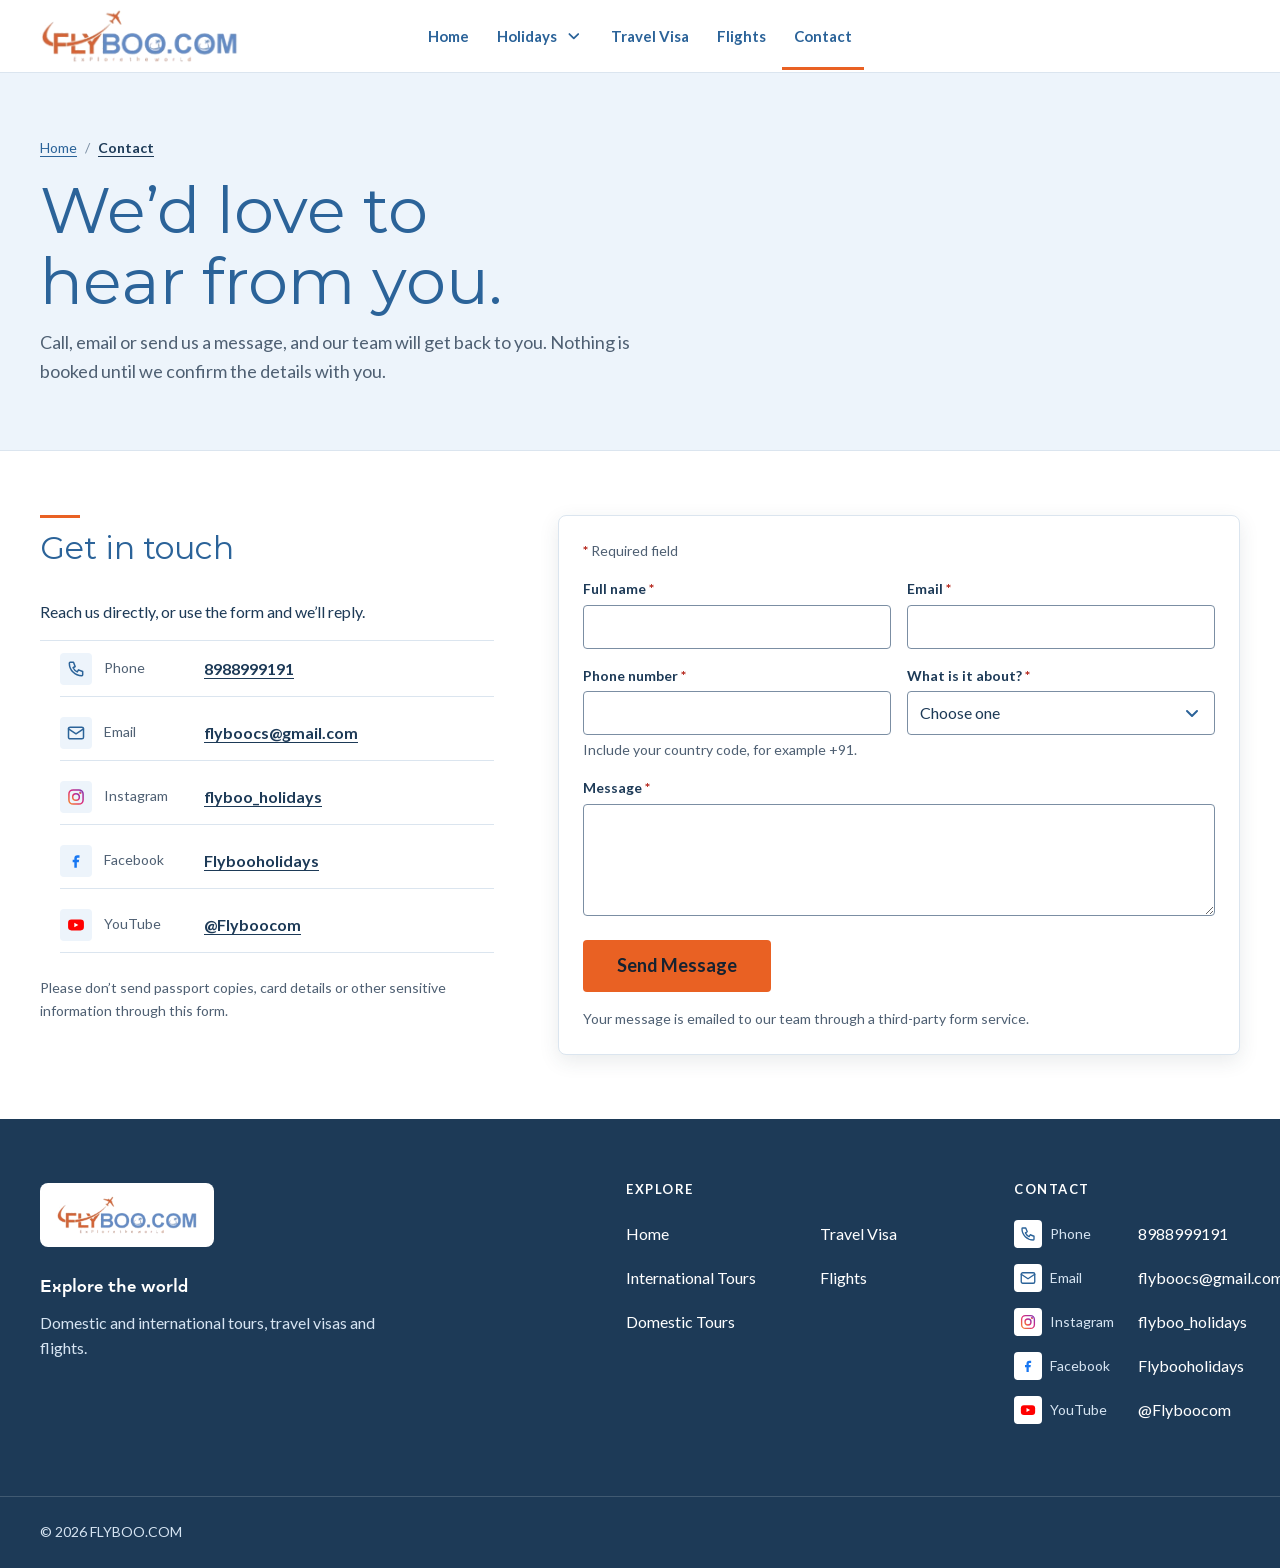
==== contact.html @ 4c0a54fe "Border around each contact field on the Flights form Co-Authored-By: Claude Sonnet 5.5 <noreply@anth" ====
<!doctype html>
<html lang="en">
<head>
  <meta charset="utf-8">
  <meta name="viewport" content="width=device-width, initial-scale=1">
  <title>Contact — FLYBOO.COM</title>
  <meta name="description" content="Contact FLYBOO.COM by phone, email or message.">
  <meta name="theme-color" content="#ffffff">
  <script>document.documentElement.classList.add('js');</script>
  <link rel="stylesheet" href="assets/css/tokens.css?v=20261028b">
  <link rel="stylesheet" href="assets/css/main.css?v=20261115a">
  <link rel="stylesheet" href="assets/css/service.css?v=20261115e">
  <script src="assets/js/nav.js" defer></script>
  <script src="assets/js/enquiry.js" defer></script>
</head>
<body>
<div class="page-shell">
  <a class="skip-link" href="#main">Skip to main content</a>
  <header class="site-header">
    <div class="container site-header__inner">
      <a class="brand" href="index.html">
        <img src="assets/img/flyboo-logo.png" width="423" height="119" alt="FLYBOO.COM — Explore the world">
      </a>
      <button class="nav-toggle" type="button" aria-expanded="false" aria-controls="primary-nav">
        <svg class="icon-open" xmlns="http://www.w3.org/2000/svg" viewBox="0 0 24 24" fill="none" stroke="currentColor" stroke-width="2.5" stroke-linecap="round" aria-hidden="true" focusable="false"><path d="M4 7h16M4 12h16M4 17h16"/></svg>
        <svg class="icon-close" xmlns="http://www.w3.org/2000/svg" viewBox="0 0 24 24" fill="none" stroke="currentColor" stroke-width="2.5" stroke-linecap="round" aria-hidden="true" focusable="false"><path d="M6 6l12 12M18 6 6 18"/></svg>
        <span class="nav-toggle__label">Menu</span>
      </button>
      <nav class="primary-nav" id="primary-nav" aria-label="Primary">
        <ul>
          <li><a href="index.html">Home</a></li>
          <li class="has-dropdown">
            <button class="nav-dropdown__toggle" type="button" aria-expanded="false" aria-controls="holidays-menu">Holidays <svg class="nav-dropdown__chevron" xmlns="http://www.w3.org/2000/svg" viewBox="0 0 20 20" fill="none" stroke="currentColor" stroke-width="2" stroke-linecap="round" stroke-linejoin="round" aria-hidden="true" focusable="false"><path d="m5 8 5 5 5-5"/></svg></button>
            <ul class="nav-dropdown" id="holidays-menu">
              <li><a href="international-tours.html">International Tours</a></li>
              <li><a href="domestic-tours.html">Domestic Tours</a></li>
            </ul>
          </li>
          <li><a href="travel-visa.html">Travel Visa</a></li>
          <li><a href="flights.html">Flights</a></li>
          <li><a href="contact.html" aria-current="page">Contact</a></li>
        </ul>
      </nav>
    </div>
  </header>

  <main id="main" tabindex="-1">
    <section class="page-banner" aria-labelledby="page-title">
      <div class="container">
        <nav class="breadcrumb" aria-label="Breadcrumb"><ol><li><a href="index.html">Home</a></li><li><a href="contact.html" aria-current="page">Contact</a></li></ol></nav>
        <h1 id="page-title">We&rsquo;d love to hear from you.</h1>
        <p>Call, email or send us a message, and our team will get back to you. Nothing is booked until we confirm the details with you.</p>
      </div>
    </section>

    <section class="section" id="enquiry" aria-labelledby="contact-title">
      <div class="container enquiry">
        <div class="enquiry__aside">
          <div class="section-heading">
            <h2 id="contact-title">Get in touch</h2>
          </div>
          <p>Reach us directly, or use the form and we&rsquo;ll reply.</p>
          <ul class="contact-list">
            <li><svg class="contact__icon" xmlns="http://www.w3.org/2000/svg" viewBox="0 0 24 24" fill="none" stroke="currentColor" stroke-width="1.8" stroke-linecap="round" stroke-linejoin="round" aria-hidden="true" focusable="false"><path d="M5 4h4l2 5-2.5 1.5a11 11 0 0 0 5 5L15 13l5 2v4a1 1 0 0 1-1 1A15 15 0 0 1 4 5a1 1 0 0 1 1-1z"/></svg><span class="contact__label">Phone</span><a href="tel:+918988999191">8988999191</a></li>
            <li><svg class="contact__icon" xmlns="http://www.w3.org/2000/svg" viewBox="0 0 24 24" fill="none" stroke="currentColor" stroke-width="1.8" stroke-linecap="round" stroke-linejoin="round" aria-hidden="true" focusable="false"><rect x="3" y="5" width="18" height="14" rx="2"/><path d="M3 7l9 6 9-6"/></svg><span class="contact__label">Email</span><a href="mailto:flyboocs@gmail.com">flyboocs@gmail.com</a></li>
            <li><svg class="contact__icon contact__icon--instagram" xmlns="http://www.w3.org/2000/svg" viewBox="0 0 24 24" fill="none" stroke="currentColor" stroke-width="1.8" stroke-linecap="round" stroke-linejoin="round" aria-hidden="true" focusable="false"><defs><linearGradient id="ig-grad-c" x1="0" y1="1" x2="1" y2="0"><stop offset="0" stop-color="#f58529"/><stop offset="0.5" stop-color="#dd2a7b"/><stop offset="1" stop-color="#8134af"/></linearGradient></defs><rect x="3.5" y="3.5" width="17" height="17" rx="5"/><circle cx="12" cy="12" r="4"/><circle cx="17.2" cy="6.8" r="0.6" fill="url(#ig-grad-c)"/></svg><span class="contact__label">Instagram</span><a href="https://www.instagram.com/flyboo_holidays" target="_blank" rel="noopener noreferrer">flyboo_holidays<span class="visually-hidden"> (opens in a new tab)</span></a></li>
            <li><svg class="contact__icon contact__icon--facebook" xmlns="http://www.w3.org/2000/svg" viewBox="0 0 24 24" fill="currentColor" aria-hidden="true" focusable="false"><path d="M14 8h2.2V5H13.6C11.2 5 10 6.5 10 8.7V10.5H8v3h2V20h3v-6.5h2.3l.5-3H13V9c0-.6.3-1 1-1z"/></svg><span class="contact__label">Facebook</span><a href="https://www.facebook.com/Flybooholidays" target="_blank" rel="noopener noreferrer">Flybooholidays<span class="visually-hidden"> (opens in a new tab)</span></a></li>
            <li><svg class="contact__icon contact__icon--youtube" xmlns="http://www.w3.org/2000/svg" viewBox="0 0 24 24" fill="none" stroke="currentColor" stroke-width="1.8" stroke-linecap="round" stroke-linejoin="round" aria-hidden="true" focusable="false"><rect x="2.5" y="5.5" width="19" height="13" rx="4" fill="currentColor" stroke="none"/><path d="M10 9.2v5.6l4.8-2.8z" fill="#fff" stroke="none"/></svg><span class="contact__label">YouTube</span><a href="https://www.youtube.com/@Flyboocom" target="_blank" rel="noopener noreferrer">@Flyboocom<span class="visually-hidden"> (opens in a new tab)</span></a></li>
          </ul>
          <p class="contact__note">Please don&rsquo;t send passport copies, card details or other sensitive information through this form.</p>
        </div>
        <form class="search-panel" id="contact-form" data-enquiry="contact" data-endpoint="https://formsubmit.co/ajax/flyboocs@gmail.com" data-subject="New message from the FLYBOO.COM contact form" novalidate>
          <noscript><p class="form-message form-message--notice">This form needs JavaScript to work. Please enable it and reload the page, or contact us by phone or email.</p></noscript>
          <div class="form-message" tabindex="-1" hidden></div>
          <p class="form-privacy form-privacy--first"><span class="req" aria-hidden="true">*</span> Required field</p>
          <div class="form-grid">
            <div class="field hp" aria-hidden="true">
              <label for="enq-honey">Leave this field empty</label>
              <input class="input" id="enq-honey" name="_honey" type="text" tabindex="-1" autocomplete="off">
            </div>
            <div class="field">
              <label for="enq-name">Full name <span class="req" aria-hidden="true">*</span></label>
              <input class="input" id="enq-name" name="name" type="text" required aria-describedby="enq-name-error" autocomplete="name">
              <span class="error" id="enq-name-error" hidden></span>
            </div>
            <div class="field">
              <label for="enq-email">Email <span class="req" aria-hidden="true">*</span></label>
              <input class="input" id="enq-email" name="email" type="email" required aria-describedby="enq-email-error" autocomplete="email">
              <span class="error" id="enq-email-error" hidden></span>
            </div>
            <div class="field">
              <label for="enq-phone">Phone number <span class="req" aria-hidden="true">*</span></label>
              <input class="input" id="enq-phone" name="phone" type="tel" required aria-describedby="enq-phone-hint enq-phone-error" autocomplete="tel">
              <span class="hint" id="enq-phone-hint">Include your country code, for example +91.</span>
              <span class="error" id="enq-phone-error" hidden></span>
            </div>
            <div class="field">
              <label for="enq-topic">What is it about? <span class="req" aria-hidden="true">*</span></label>
              <select class="select" id="enq-topic" name="topic" required aria-describedby="enq-topic-error">
                <option value="">Choose one</option>
                <option>International tour</option>
                <option>Domestic tour</option>
                <option>Travel visa</option>
                <option>Flights</option>
                <option>Something else</option>
              </select>
              <span class="error" id="enq-topic-error" hidden></span>
            </div>
            <div class="field field--full">
              <label for="enq-message">Message <span class="req" aria-hidden="true">*</span></label>
              <textarea class="textarea" id="enq-message" name="message" required maxlength="1000" aria-describedby="enq-message-error"></textarea>
              <span class="error" id="enq-message-error" hidden></span>
            </div>
          </div>
          <div class="form-actions">
            <button class="btn btn--primary btn--lg" type="submit">Send Message</button>
          </div>
          <p class="form-privacy">Your message is emailed to our team through a third-party form service.</p>
        </form>
      </div>
    </section>
  </main>

  <footer class="site-footer">
    <div class="container footer__grid">
      <div class="footer__brand">
        <a class="footer__logo" href="index.html">
          <img src="assets/img/flyboo-logo.png" width="423" height="119" alt="FLYBOO.COM — Explore the world">
        </a>
        <p class="footer__tagline">Explore the world</p>
        <p class="footer__about">Domestic and international tours, travel visas and flights.</p>
      </div>
      <nav class="footer__nav" aria-label="Footer">
        <h2 class="footer__heading">Explore</h2>
        <ul class="footer__links">
          <li><a href="index.html">Home</a></li>
          <li><a href="international-tours.html">International Tours</a></li>
          <li><a href="domestic-tours.html">Domestic Tours</a></li>
          <li><a href="travel-visa.html">Travel Visa</a></li>
          <li><a href="flights.html">Flights</a></li>
        </ul>
      </nav>
      <div class="footer__contact">
        <h2 class="footer__heading">Contact</h2>
        <ul class="footer__links footer__links--stack">
          <li><span class="footer__label"><svg class="footer__icon" xmlns="http://www.w3.org/2000/svg" viewBox="0 0 24 24" fill="none" stroke="currentColor" stroke-width="1.8" stroke-linecap="round" stroke-linejoin="round" aria-hidden="true" focusable="false"><path d="M5 4h4l2 5-2.5 1.5a11 11 0 0 0 5 5L15 13l5 2v4a1 1 0 0 1-1 1A15 15 0 0 1 4 5a1 1 0 0 1 1-1z"/></svg>Phone</span><a href="tel:+918988999191">8988999191</a></li>
          <li><span class="footer__label"><svg class="footer__icon" xmlns="http://www.w3.org/2000/svg" viewBox="0 0 24 24" fill="none" stroke="currentColor" stroke-width="1.8" stroke-linecap="round" stroke-linejoin="round" aria-hidden="true" focusable="false"><rect x="3" y="5" width="18" height="14" rx="2"/><path d="M3 7l9 6 9-6"/></svg>Email</span><a href="mailto:flyboocs@gmail.com">flyboocs@gmail.com</a></li>
          <li><span class="footer__label"><svg class="footer__icon footer__icon--instagram" xmlns="http://www.w3.org/2000/svg" viewBox="0 0 24 24" fill="none" stroke="currentColor" stroke-width="1.8" stroke-linecap="round" stroke-linejoin="round" aria-hidden="true" focusable="false"><defs><linearGradient id="ig-grad" x1="0" y1="1" x2="1" y2="0"><stop offset="0" stop-color="#f58529"/><stop offset="0.5" stop-color="#dd2a7b"/><stop offset="1" stop-color="#8134af"/></linearGradient></defs><rect x="3.5" y="3.5" width="17" height="17" rx="5"/><circle cx="12" cy="12" r="4"/><circle cx="17.2" cy="6.8" r="0.6" fill="url(#ig-grad)"/></svg>Instagram</span><a href="https://www.instagram.com/flyboo_holidays" target="_blank" rel="noopener noreferrer">flyboo_holidays<span class="visually-hidden"> (opens in a new tab)</span></a></li>
          <li><span class="footer__label"><svg class="footer__icon footer__icon--facebook" xmlns="http://www.w3.org/2000/svg" viewBox="0 0 24 24" fill="currentColor" aria-hidden="true" focusable="false"><path d="M14 8h2.2V5H13.6C11.2 5 10 6.5 10 8.7V10.5H8v3h2V20h3v-6.5h2.3l.5-3H13V9c0-.6.3-1 1-1z"/></svg>Facebook</span><a href="https://www.facebook.com/Flybooholidays" target="_blank" rel="noopener noreferrer">Flybooholidays<span class="visually-hidden"> (opens in a new tab)</span></a></li>
          <li><span class="footer__label"><svg class="footer__icon footer__icon--youtube" xmlns="http://www.w3.org/2000/svg" viewBox="0 0 24 24" fill="none" stroke="currentColor" stroke-width="1.8" stroke-linecap="round" stroke-linejoin="round" aria-hidden="true" focusable="false"><rect x="2.5" y="5.5" width="19" height="13" rx="4" fill="currentColor" stroke="none"/><path d="M10 9.2v5.6l4.8-2.8z" fill="#fff" stroke="none"/></svg>YouTube</span><a href="https://www.youtube.com/@Flyboocom" target="_blank" rel="noopener noreferrer">@Flyboocom<span class="visually-hidden"> (opens in a new tab)</span></a></li>
        </ul>
      </div>
    </div>
    <div class="footer__bottom">
      <div class="container">
        <p>&copy; 2026 FLYBOO.COM</p>
      </div>
    </div>
  </footer>
</div>
</body>
</html>
---- assets/css/tokens.css ----
/* ==========================================================================
   FLYBOO.COM — Design tokens
   Single source of truth for colour, type, spacing, radius and shadow.
   Change values here; everything else reads from these variables.
   ========================================================================== */

:root {
  /* ---- Brand palette (initial approximations from the logo) ------------- */
  --color-orange: #e96123;       /* Tangerine (brand book): primary actions and active states */
  --color-blue: #4a8ac8;         /* Steel Blue (brand book): fills, borders, icons, decoration */
  --color-sky: #edf4fb;         /* Pale tint of Steel Blue */          /* Light sky blue: section / hero backgrounds */
  --color-navy: #1d3a57;         /* Ink: darkened Steel Blue shade for body text (derived, not a new hue) */
  --color-white: #ffffff;
  --color-grey-soft: #f4f8fc;    /* Very pale Steel Blue tint: alternate section background */
  --color-border: #dbe5ef;       /* Border grey: dividers, card borders */
  --color-text-secondary: #4f6073;   /* Secondary text, 6:1 on white */
  --color-ivory: #f4f8fc;       /* Alias of the pale tint; brand book has no ivory */
  --color-warm: #fff4ec;         /* Pale warm tint (orange-leaning) for highlight banners */

  /* ---- Accessibility variants (derived from the brand palette) -----------
     The raw brand colours do not reach WCAG AA (4.5:1) for small text:
       white on #E85A24 = 3.6:1    |   #5286C2 on white = 3.8:1
     So brand orange/blue are kept for fills, borders, icons and large
     decoration, and these derived tones are used wherever text is involved. */
  --color-blue-text: #2b6399;      /* Headings, links, nav text. 6.27:1 on white, 5.63:1 on sky */
  --color-blue-dark: #214e7a;      /* Hover for blue-text elements. 8.62:1 on white */
  --color-on-orange: #162230;      /* Text on orange buttons. 4.8:1 on #E96123 */
  --color-orange-hover: #ee7238;   /* Orange button hover (lighter, so text contrast rises) */
  --color-control-border: #7b8ea3; /* Form control outline. 3.37:1 on white (WCAG 1.4.11) */
  --color-on-navy-muted: #d6e4f2;  /* Secondary text on navy. 8.58:1 */
  --color-focus: #1d3a57;          /* Focus ring colour (deep navy) */
  --color-error: #b42318;          /* Form error text/border (not part of the logo palette) */

  /* ---- Typography ------------------------------------------------------- */
  /* Brand book: Montserrat for headings, Lato for sub-headings and body. Both self-hosted. */
  --font-display: "Montserrat", system-ui, -apple-system, "Segoe UI", Roboto, Arial, sans-serif;
  --font-sans: "Lato", system-ui, -apple-system, "Segoe UI", Roboto, "Helvetica Neue", Arial, sans-serif;
  --font-size-sm: 0.875rem;
  --font-size-base: 1rem;
  --font-size-md: 1.125rem;
  --font-size-lg: 1.25rem;
  --font-size-xl: clamp(1.5rem, 1.2rem + 1.2vw, 2rem);
  --font-size-2xl: clamp(2.25rem, 1.5rem + 3.4vw, 4rem);
  --font-size-eyebrow: 0.8125rem;
  --line-height-body: 1.6;
  --line-height-heading: 1.2;

  /* ---- Spacing scale (4px base) ----------------------------------------- */
  --space-1: 0.25rem;   /*  4 */
  --space-2: 0.5rem;    /*  8 */
  --space-3: 0.75rem;   /* 12 */
  --space-4: 1rem;      /* 16 */
  --space-5: 1.5rem;    /* 24 */
  --space-6: 2rem;      /* 32 */
  --space-7: 3rem;      /* 48 */
  --space-8: 4rem;      /* 64 */
  --space-9: 6rem;      /* 96 */

  /* ---- Shape & elevation ------------------------------------------------ */
  --radius-sm: 4px;
  --radius-md: 8px;
  --shadow-sm: none;
  --shadow-md: 0 6px 20px rgb(38 55 70 / 10%);

  /* ---- Layout ----------------------------------------------------------- */
  --container-max: 75rem;
  --section-space: var(--space-8);   /* vertical rhythm between sections */
  --gutter: var(--space-4);
  --header-height: 4.25rem;
  --tap-target: 2.75rem;   /* 44px minimum touch target */
}

@media (min-width: 48em) {
  :root { --gutter: var(--space-6); }
}
---- assets/css/main.css ----
/* ==========================================================================
   FLYBOO.COM — Base + component styles
   Reads every colour, size and spacing value from tokens.css.
   Sections: 1 Base · 2 Layout · 3 Header & nav · 4 Buttons · 5 Section
   headings · 6 Hero · 7 Forms · 8 Cards & tiles · 9 Testimonial & panels ·
   10 Footer · 11 Placeholder pages · 12 Reduced motion
   ========================================================================== */

@font-face { font-family: "Montserrat"; font-style: normal; font-weight: 400 800; font-display: swap; src: url("../fonts/montserrat-var.woff2") format("woff2"); }
@font-face { font-family: "Lato"; font-style: normal; font-weight: 400; font-display: swap; src: url("../fonts/lato-400.woff2") format("woff2"); }
@font-face { font-family: "Lato"; font-style: normal; font-weight: 700; font-display: swap; src: url("../fonts/lato-700.woff2") format("woff2"); }

/* Tagline typeface (brand book: Quinoa Bold). DEMO LICENCE: this is the Fontspring demo file, for local review only.
   Buy the web licence and replace assets/fonts/quinoa-bold-DEMO.otf before the site goes live. */
@font-face { font-family: "Quinoa"; font-style: normal; font-weight: 700; font-display: swap; src: url("../fonts/quinoa-bold-DEMO.otf") format("opentype"); }

/* 1. Base ---------------------------------------------------------------- */
*, *::before, *::after { box-sizing: border-box; }

html { -webkit-text-size-adjust: 100%; text-size-adjust: 100%; scroll-padding-top: calc(var(--header-height) + var(--space-3)); }

body {
  margin: 0;
  font-family: var(--font-sans);
  font-size: var(--font-size-base);
  line-height: var(--line-height-body);
  color: var(--color-navy);
  background: var(--color-white);
}

img, svg { max-width: 100%; height: auto; }

h1, h2, h3, h4 {
  margin: 0 0 var(--space-3);
  color: var(--color-blue-text);
  line-height: var(--line-height-heading);
  text-wrap: balance;
}
h1, h2, h3 { font-family: var(--font-display); }
h1 { font-size: var(--font-size-2xl); font-weight: 700; line-height: 1.1; }
h2 { font-size: var(--font-size-xl); font-weight: 700; line-height: 1.15; }
h3 { font-size: var(--font-size-lg); font-weight: 700; }
h4 { font-size: var(--font-size-md); font-weight: 700; }

p { margin: 0 0 var(--space-4); }

a { color: var(--color-blue-text); text-underline-offset: 0.2em; }
a:hover { color: var(--color-blue-dark); text-decoration-color: var(--color-orange); text-decoration-thickness: 2px; }

:focus-visible {
  outline: 3px solid var(--color-focus);
  outline-offset: 3px;
}

.visually-hidden {
  position: absolute !important;
  width: 1px; height: 1px;
  margin: -1px; padding: 0; border: 0;
  overflow: hidden;
  clip-path: inset(50%);
  white-space: nowrap;
}

/* 2. Layout -------------------------------------------------------------- */
.container {
  width: min(calc(100% - 2 * var(--gutter)), var(--container-max));
  margin-inline: auto;
}

.section { padding-block: var(--section-space); }
.section--sky { background: var(--color-sky); }
.section--soft { background: var(--color-grey-soft); }

.skip-link {
  position: absolute;
  left: var(--space-4);
  top: -4rem;
  z-index: 100;
  padding: var(--space-3) var(--space-4);
  background: var(--color-navy);
  color: var(--color-white);
  font-weight: 700;
  border-radius: var(--radius-sm);
}
.skip-link:hover { color: var(--color-white); }
.skip-link:focus { top: var(--space-3); outline-color: var(--color-orange); }

/* 3. Header & navigation -------------------------------------------------- */
.site-header {
  position: sticky;
  top: 0;
  z-index: 50;
  background: var(--color-white);
  border-bottom: 1px solid var(--color-border);
  transition: box-shadow 0.2s ease;
}
.site-header.is-scrolled { box-shadow: var(--shadow-md); }

.site-header__inner {
  display: flex;
  flex-wrap: wrap;
  align-items: center;
  justify-content: space-between;
  gap: var(--space-2) var(--space-5);
  min-height: var(--header-height);
}

.brand { flex: 0 0 auto; display: inline-flex; padding-block: var(--space-2); }
.brand img { display: block; height: 3rem; width: auto; max-width: none; }

/* Very narrow phones (≤ 380px): slightly smaller logo so logo + Menu stay on one row */
@media (max-width: 23.75em) {
  .brand img { height: 2.5rem; }
}

/* Menu button — only shown when JavaScript is available */
.nav-toggle { display: none; }
.js .nav-toggle {
  display: inline-flex;
  align-items: center;
  gap: var(--space-2);
  min-height: var(--tap-target);
  padding: 0 var(--space-3);
  font: inherit;
  font-weight: 700;
  color: var(--color-blue-text);
  background: var(--color-white);
  border: 2px solid var(--color-blue-text);
  border-radius: var(--radius-sm);
  cursor: pointer;
}
.js .nav-toggle:hover { background: var(--color-sky); color: var(--color-blue-dark); border-color: var(--color-blue-dark); }
.nav-toggle svg { width: 1.25rem; height: 1.25rem; flex: none; }
.nav-toggle .icon-close { display: none; }
.nav-toggle[aria-expanded="true"] .icon-open { display: none; }
.nav-toggle[aria-expanded="true"] .icon-close { display: block; }

/* Mobile / tablet: nav is a dropdown panel (stacked list if JS is off) */
.primary-nav { flex: 1 1 100%; }
.js .primary-nav {
  display: none;
  position: absolute;
  top: 100%;
  left: 0;
  right: 0;
  background: var(--color-white);
  border-bottom: 1px solid var(--color-border);
  box-shadow: var(--shadow-md);
}
.js .primary-nav.is-open { display: block; }

.primary-nav ul { list-style: none; margin: 0; padding: 0; }

.primary-nav a {
  display: flex;
  align-items: center;
  min-height: 3.25rem;
  padding: 0 var(--gutter);
  font-weight: 600;
  text-decoration: none;
  color: var(--color-blue-text);
  border-left: 4px solid transparent;
  white-space: nowrap;
}
.primary-nav a:hover { background: var(--color-sky); color: var(--color-blue-dark); }
.primary-nav a[aria-current="page"] {
  font-weight: 700;
  background: var(--color-sky);
  border-left-color: var(--color-orange);
}
.primary-nav a:focus-visible { outline-offset: -3px; }

/* Desktop: inline nav, active page marked by an orange underline */
@media (min-width: 60em) {
  .brand img { height: 3.5rem; }

  .js .nav-toggle { display: none; }

  /* Logo left, menu centred in the header (empty right column balances the logo) */
  .site-header__inner { display: grid; grid-template-columns: minmax(max-content, 1fr) auto minmax(0, 1fr); gap: 0 var(--space-5); }
  .brand { grid-column: 1; }
  .primary-nav, .js .primary-nav { grid-column: 2; justify-self: center; }

  .primary-nav,
  .js .primary-nav {
    display: block;
    position: static;
    flex: 0 1 auto;
    background: transparent;
    border: 0;
    box-shadow: none;
  }
  .primary-nav ul { display: flex; gap: var(--space-1); }
  .primary-nav a { font-size: 0.9375rem; }
  .primary-nav a {
    min-height: var(--header-height);
    padding: 0 var(--space-3);
    border-left: 0;
    box-shadow: inset 0 -3px 0 transparent;
  }
  .primary-nav a[aria-current="page"] { background: transparent; box-shadow: inset 0 -3px 0 var(--color-orange); }
  .primary-nav a:hover { box-shadow: inset 0 -3px 0 var(--color-blue); }
  .primary-nav a[aria-current="page"]:hover { box-shadow: inset 0 -3px 0 var(--color-orange); }
  .primary-nav a:focus-visible { outline-offset: -4px; }
}

/* Holidays dropdown -------------------------------------------------------------- */
.has-dropdown { position: relative; }
.nav-dropdown__toggle {
  display: flex;
  align-items: center;
  justify-content: space-between;
  gap: var(--space-2);
  width: 100%;
  min-height: 3.25rem;
  padding: 0 var(--gutter);
  font: inherit;
  font-weight: 600;
  color: var(--color-blue-text);
  text-align: left;
  background: transparent;
  border: 0;
  border-left: 4px solid transparent;
  cursor: pointer;
}
.nav-dropdown__toggle:hover { background: var(--color-sky); color: var(--color-blue-dark); }
.nav-dropdown__toggle:focus-visible { outline: 3px solid var(--color-focus); outline-offset: -3px; }
.nav-dropdown__chevron { width: 1.1rem; height: 1.1rem; flex: none; transition: transform 0.2s ease; }
.has-dropdown.is-open > .nav-dropdown__toggle .nav-dropdown__chevron { transform: rotate(180deg); }
.has-dropdown.is-current > .nav-dropdown__toggle { font-weight: 700; border-left-color: var(--color-orange); }

/* Mobile / tablet: the submenu opens inline, indented under Holidays */
.js .nav-dropdown { display: none; background: var(--color-grey-soft); }
.js .has-dropdown.is-open > .nav-dropdown { display: block; }
.nav-dropdown a { padding-left: calc(var(--gutter) + var(--space-4)); font-weight: 600; }

@media (min-width: 60em) {
  .nav-dropdown__toggle {
    width: auto;
    min-height: var(--header-height);
    padding: 0 var(--space-3);
    font-size: 0.9375rem;
    border-left: 0;
    box-shadow: inset 0 -3px 0 transparent;
    transition: box-shadow 0.15s ease;
  }
  .nav-dropdown__toggle:hover { background: transparent; box-shadow: inset 0 -3px 0 var(--color-blue); }
  .nav-dropdown__toggle:focus-visible { outline-offset: -4px; }
  .has-dropdown.is-current > .nav-dropdown__toggle { box-shadow: inset 0 -3px 0 var(--color-orange); }

  /* Floating panel directly under the button (no gap, so hover is never lost) */
  .nav-dropdown, .js .nav-dropdown {
    display: none;
    position: absolute;
    top: 100%;
    left: 50%;
    z-index: 60;
    min-width: 15rem;
    padding: var(--space-2) 0;
    transform: translateX(-50%);
    background: var(--color-white);
    border: 1px solid var(--color-border);
    border-top: 3px solid var(--color-orange);
    border-radius: 0 0 var(--radius-md) var(--radius-md);
    box-shadow: var(--shadow-md);
  }
  .has-dropdown:hover > .nav-dropdown,
  .has-dropdown.is-open > .nav-dropdown,
  .js .has-dropdown:hover > .nav-dropdown,
  .js .has-dropdown.is-open > .nav-dropdown { display: block; }
  html:not(.js) .has-dropdown:focus-within > .nav-dropdown { display: block; }
  .has-dropdown:hover > .nav-dropdown__toggle .nav-dropdown__chevron { transform: rotate(180deg); }

  .nav-dropdown li { display: block; }
  .primary-nav .nav-dropdown a {
    min-height: 2.75rem;
    padding: 0 var(--space-4);
    font-size: 0.9375rem;
    box-shadow: none;
    white-space: nowrap;
  }
  .primary-nav .nav-dropdown a:hover { background: var(--color-sky); box-shadow: none; }
  .primary-nav .nav-dropdown a[aria-current="page"] { background: var(--color-sky); box-shadow: inset 3px 0 0 var(--color-orange); }
}

/* 4. Buttons -------------------------------------------------------------- */
.btn {
  display: inline-flex;
  align-items: center;
  justify-content: center;
  gap: var(--space-2);
  min-height: var(--tap-target);
  padding: var(--space-2) var(--space-5);
  font: inherit;
  font-weight: 700;
  line-height: 1.2;
  text-align: center;
  text-decoration: none;
  border: 2px solid transparent;
  border-radius: var(--radius-sm);
  cursor: pointer;
  transition: background-color 0.15s ease, border-color 0.15s ease, color 0.15s ease;
}

/* Primary: brand orange fill with deep navy text (5.18:1 — white would be 3.11:1) */
.btn--primary { background: var(--color-orange); color: var(--color-on-orange); }
.btn--primary:hover { background: var(--color-orange-hover); color: var(--color-on-orange); }

/* Secondary: outlined blue */
.btn--secondary { background: var(--color-white); color: var(--color-blue-text); border-color: var(--color-blue-text); }
.btn--secondary:hover { background: var(--color-sky); color: var(--color-blue-dark); border-color: var(--color-blue-dark); }

.btn:active { transform: translateY(1px); }

.btn--lg { min-height: 3.25rem; padding-inline: var(--space-6); font-size: var(--font-size-md); }

.btn[disabled], .btn[aria-disabled="true"] { opacity: 0.55; cursor: not-allowed; }

.btn-group { display: flex; flex-wrap: wrap; gap: var(--space-3); }

/* 5. Section headings ----------------------------------------------------- */
.section-heading { max-width: 42rem; margin-bottom: var(--space-6); }
.section-heading::before {
  content: "";
  display: block;
  width: 2.5rem;
  height: 3px;
  margin-bottom: var(--space-3);
  background: var(--color-orange);
}
.section-heading p { margin: 0; color: var(--color-text-secondary); font-size: var(--font-size-md); }
.section-heading--center { margin-inline: auto; text-align: center; }
.section-heading--center::before { margin-inline: auto; }

.eyebrow {
  margin: 0 0 var(--space-2);
  font-size: var(--font-size-eyebrow);
  font-weight: 700;
  letter-spacing: 0.12em;
  text-transform: uppercase;
  color: var(--color-blue-text);
}

/* Mascot: reusable image component (not interactive). Reusable later in an assistance widget. */
.mascot { margin: 0; }
.mascot img { display: block; width: 100%; height: auto; object-fit: contain; }


/* 7. Forms ------------------------------------------------------------------ */
.search-panel {
  padding: var(--space-5);
  background: var(--color-white);
  border: 1px solid var(--color-border);
  border-radius: var(--radius-md);
  box-shadow: var(--shadow-md);
}

.form-grid {
  display: grid;
  gap: var(--space-4);
  grid-template-columns: repeat(auto-fit, minmax(min(100%, 14rem), 1fr));
}
.form-grid .field--full { grid-column: 1 / -1; }

.field { display: flex; flex-direction: column; gap: var(--space-1); }
.field label { font-size: var(--font-size-sm); font-weight: 700; color: var(--color-navy); }
.field .hint { font-size: var(--font-size-sm); color: var(--color-text-secondary); }

.input, .select, .textarea {
  width: 100%;
  min-height: var(--tap-target);
  padding: var(--space-2) var(--space-3);
  font: inherit;
  color: var(--color-navy);
  background: var(--color-white);
  border: 1px solid var(--color-control-border);
  border-radius: var(--radius-sm);
}
.textarea { min-height: 7rem; resize: vertical; }
.input::placeholder, .textarea::placeholder { color: var(--color-text-secondary); opacity: 1; }
.input:hover, .select:hover, .textarea:hover { border-color: var(--color-blue-text); }
.input:focus-visible, .select:focus-visible, .textarea:focus-visible {
  outline: 3px solid var(--color-focus);
  outline-offset: 2px;
  border-color: var(--color-navy);
}
.input[aria-invalid="true"], .select[aria-invalid="true"], .textarea[aria-invalid="true"] {
  border-color: var(--color-error);
  border-width: 2px;
}
.field .error { font-size: var(--font-size-sm); font-weight: 600; color: var(--color-error); }

.select {
  appearance: none;
  padding-right: var(--space-7);
  background-image: url("data:image/svg+xml,%3Csvg xmlns='http://www.w3.org/2000/svg' viewBox='0 0 20 20' fill='none' stroke='%232b6399' stroke-width='2' stroke-linecap='round' stroke-linejoin='round'%3E%3Cpath d='m5 8 5 5 5-5'/%3E%3C/svg%3E");
  background-repeat: no-repeat;
  background-position: right var(--space-3) center;
  background-size: 1.25rem;
}

/* 8. Cards & service tiles --------------------------------------------------- */
.card-grid {
  display: grid;
  gap: var(--space-5);
  grid-template-columns: repeat(auto-fill, minmax(min(100%, 16rem), 1fr));
}

.card {
  position: relative;
  display: flex;
  flex-direction: column;
  overflow: hidden;
  background: var(--color-white);
  border: 1px solid var(--color-border);
  border-radius: var(--radius-md);
  box-shadow: var(--shadow-sm);
  transition: box-shadow 0.2s ease, border-color 0.2s ease;
}
.card:hover, .card:focus-within { box-shadow: var(--shadow-md); border-color: var(--color-blue); }

.card__media {
  position: relative;
  overflow: hidden;
  display: grid;
  place-items: center;
  aspect-ratio: 16 / 10;
  background: var(--color-sky);
  color: var(--color-blue-text);
}
.card__media img { position: absolute; inset: 0; width: 100%; height: 100%; object-fit: cover; display: block; }
/* Crop focus for tall photographs shown in landscape frames */
.pos-lake { object-position: 50% 62%; }
.pos-vortex { object-position: 50% 58%; }
.pos-low { object-position: 50% 75%; }
.pos-right { object-position: 88% 50%; }
.pos-mid { object-position: 50% 52%; }
.pos-peak { object-position: 50% 45%; }
.pos-swing { object-position: 50% 58%; }
.pos-jungle-swing { object-position: 50% 55%; }
.pos-bali-temple { object-position: 35% 55%; }
.pos-fuji { object-position: 50% 68%; }
.pos-pagoda { object-position: 60% 45%; }
.pos-flame { object-position: 50% 45%; }
.pos-govhouse { object-position: 50% 28%; }
.pos-coastroad { object-position: 50% 55%; }
.pos-gate { object-position: 50% 27%; }
.pos-statue { object-position: 50% 22%; }
.pos-isle { object-position: 62% 60%; }
.pos-hill { object-position: 50% 80%; }
.pos-town { object-position: 50% 68%; }

.card__body { display: flex; flex-direction: column; flex: 1; gap: var(--space-2); padding: var(--space-5); }
.card__title { margin: 0; font-size: var(--font-size-lg); }
.card__meta { margin: 0; font-size: var(--font-size-sm); color: var(--color-text-secondary); }
.card__text { margin: 0; color: var(--color-text-secondary); }
.card__footer { margin-top: auto; padding-top: var(--space-3); }

/* Stretched link: the whole card is clickable via its title link */
.card__link { text-decoration: none; color: inherit; }
.card__link::after { content: ""; position: absolute; inset: 0; }
.card__link:hover { color: var(--color-blue-dark); text-decoration: underline; }
.card__link:focus-visible { outline: none; }
.card__link:focus-visible::after { outline: 3px solid var(--color-focus); outline-offset: 3px; border-radius: var(--radius-md); }

.tile-grid {
  display: grid;
  gap: var(--space-4);
  grid-template-columns: repeat(auto-fit, minmax(min(100%, 13rem), 1fr));
}
.tile {
  position: relative;
  padding: var(--space-5);
  background: var(--color-white);
  border: 1px solid var(--color-border);
  border-radius: var(--radius-md);
  box-shadow: var(--shadow-sm);
  transition: box-shadow 0.15s ease, border-color 0.15s ease;
}
.tile:hover, .tile:focus-within { box-shadow: var(--shadow-md); border-color: var(--color-blue); }
.tile__icon {
  display: grid;
  place-items: center;
  width: 3rem;
  height: 3rem;
  margin-bottom: var(--space-3);
  color: var(--color-blue-text);
  background: var(--color-sky);
  border-radius: var(--radius-sm);
}
.tile__icon svg { width: 1.5rem; height: 1.5rem; }
.tile__title { margin: 0 0 var(--space-1); font-size: var(--font-size-md); }
.tile__text { margin: 0; color: var(--color-text-secondary); font-size: var(--font-size-sm); }
.tile__link { text-decoration: none; color: inherit; }
.tile__link::after { content: ""; position: absolute; inset: 0; }
.tile__link:hover { color: var(--color-blue-dark); text-decoration: underline; }
.tile__link:focus-visible { outline: none; }
.tile__link:focus-visible::after { outline: 3px solid var(--color-focus); outline-offset: 3px; border-radius: var(--radius-md); }

/* 9. Testimonials & informational panels --------------------------------------- */
.testimonial {
  margin: 0;
  padding: var(--space-5);
  background: var(--color-white);
  border: 1px solid var(--color-border);
  border-left: 4px solid var(--color-blue);
  border-radius: var(--radius-md);
  box-shadow: var(--shadow-sm);
}
.testimonial blockquote { margin: 0 0 var(--space-3); font-size: var(--font-size-md); }
.testimonial figcaption { font-size: var(--font-size-sm); font-weight: 700; color: var(--color-text-secondary); }

.panel {
  padding: var(--space-5);
  background: var(--color-sky);
  border: 1px solid var(--color-border);
  border-left: 4px solid var(--color-blue);
  border-radius: var(--radius-md);
}
.panel > :last-child { margin-bottom: 0; }
.panel__title { margin-bottom: var(--space-2); font-size: var(--font-size-md); }

/* 10. Footer ----------------------------------------------------------------------- */
.site-footer {
  margin-top: auto;
  padding-top: var(--space-8);
  background: var(--color-navy);
  color: var(--color-white);
}
.site-footer :focus-visible { outline-color: var(--color-white); }
.site-footer h2, .site-footer h3 { color: var(--color-white); }

.footer__grid { display: grid; gap: var(--space-7); padding-bottom: var(--space-8); }
@media (min-width: 48em) { .footer__grid { grid-template-columns: minmax(0, 1fr) auto; column-gap: var(--space-9); align-items: start; } }
@media (min-width: 48em) { .footer__contact { grid-column: 1 / -1; } }
@media (min-width: 64em) { .footer__grid { grid-template-columns: minmax(0, 1fr) auto auto; column-gap: var(--space-8); } .footer__contact { grid-column: auto; } }
.footer__links.footer__links--stack { display: grid; grid-template-columns: none; grid-template-rows: none; grid-auto-flow: row; gap: 0; }
.footer__links--stack li { display: flex; align-items: center; gap: var(--space-3); min-height: 2.75rem; }
.footer__links--stack a { min-height: 0; }
.footer__label { flex: 0 0 7rem; display: inline-flex; align-items: center; gap: var(--space-2); font-size: var(--font-size-sm); color: var(--color-on-navy-muted); }
.footer__icon { flex: none; box-sizing: border-box; width: 1.75rem; height: 1.75rem; padding: 0.3125rem; border-radius: var(--radius-sm); background: var(--color-white); color: var(--color-blue-text); }
.footer__icon--instagram { stroke: url(#ig-grad); }
.footer__icon--facebook { color: #1877f2; }
.footer__icon--youtube { color: #ff0000; }
.footer__contact:focus { outline: none; }

.footer__logo { display: inline-block; padding: var(--space-3) var(--space-4); background: var(--color-white); border-radius: var(--radius-md); }
.footer__logo img { display: block; height: 2.5rem; width: auto; max-width: none; }
.footer__tagline { margin: var(--space-4) 0 var(--space-2); font-family: "Quinoa", var(--font-display); font-weight: 700; font-size: var(--font-size-lg); color: var(--color-white); }
.footer__about { max-width: 24rem; margin: 0; color: var(--color-on-navy-muted); }

.footer__heading {
  margin: 0 0 var(--space-4);
  line-height: 1;
  font-family: var(--font-sans);
  font-size: var(--font-size-eyebrow);
  font-weight: 700;
  letter-spacing: 0.12em;
  text-transform: uppercase;
  color: var(--color-on-navy-muted);
}
.footer__links { list-style: none; margin: 0; padding: 0; display: grid; gap: 0 var(--space-8); }
@media (min-width: 30em) { .footer__links { grid-template-columns: repeat(2, minmax(max-content, 1fr)); grid-auto-flow: column; grid-template-rows: repeat(3, 2.75rem); } }
.footer__links a {
  display: inline-flex;
  align-items: center;
  min-height: 2.75rem;
  color: var(--color-white);
  text-decoration: none;
  background: linear-gradient(var(--color-orange), var(--color-orange)) no-repeat 0 calc(50% + 0.85em) / 0 2px;
  transition: background-size 0.2s ease;
}
.footer__links a:hover, .footer__links a:focus-visible { color: var(--color-white); background-size: 100% 2px; }
.footer__links a[aria-current="page"] { font-weight: 700; }

.footer__bottom { padding-block: var(--space-5); border-top: 1px solid rgb(255 255 255 / 16%); font-size: var(--font-size-sm); color: var(--color-on-navy-muted); }
.footer__bottom p { margin: 0; }

/* 11. Placeholder pages ---------------------------------------------------------------- */
.page-banner { padding-block: var(--space-7) var(--space-7); background: var(--color-sky); border-bottom: 1px solid var(--color-border); }
.page-banner h1 { max-width: 20ch; margin-bottom: var(--space-3); }
.page-banner p { margin: 0; max-width: 40rem; color: var(--color-text-secondary); font-size: var(--font-size-md); }
@media (min-width: 64em) { .page-banner { padding-block: var(--space-8); } }

/* Photo banner: image behind the heading, navy overlay keeps the white text readable */
.page-banner--photo { position: relative; overflow: hidden; color: var(--color-white); background: var(--color-blue-text); border-bottom: 0; }
.page-banner__bg { position: absolute; inset: 0; z-index: 0; }
.page-banner__bg img { width: 100%; height: 100%; object-fit: cover; object-position: 50% 62%; display: block; filter: brightness(1.12) saturate(1.1); }
.page-banner__bg::after { content: ""; position: absolute; inset: 0; background: linear-gradient(to right, rgb(29 58 87 / 48%), rgb(29 58 87 / 24%) 55%, rgb(29 58 87 / 6%)); }
.page-banner--photo > .container { position: relative; z-index: 1; }
.page-banner--photo h1 { color: var(--color-orange); }
.page-banner--photo p { color: #fff1dc; }
.page-banner--photo h1, .page-banner--photo p { text-shadow: 0 1px 3px rgb(29 58 87 / 60%), 0 2px 18px rgb(29 58 87 / 55%); }
.page-banner--photo .breadcrumb ol, .page-banner--photo .breadcrumb a, .page-banner--photo .breadcrumb [aria-current="page"] { color: var(--color-orange); }
.page-banner--photo .breadcrumb li + li::before { color: rgb(255 241 220 / 70%); }

.breadcrumb { margin: 0 0 var(--space-4); font-size: var(--font-size-sm); }
.breadcrumb ol { display: flex; flex-wrap: wrap; gap: var(--space-1) var(--space-2); margin: 0; padding: 0; list-style: none; color: var(--color-text-secondary); }
.breadcrumb li + li::before { content: "/"; margin-right: var(--space-2); color: var(--color-control-border); }
.breadcrumb a { color: var(--color-blue-text); }
.breadcrumb [aria-current="page"] { font-weight: 700; color: var(--color-navy); }

.placeholder { max-width: 40rem; }
.placeholder .btn-group { margin-top: var(--space-5); }

.page-shell { display: flex; flex-direction: column; min-height: 100vh; min-height: 100dvh; }
.page-shell > main { flex: 1 0 auto; }

/* Destination / package cards and itinerary dialogs (Travel Visa and International Tours) ---- */
.dest-card { flex: 1; }
.dest-card .card__media { aspect-ratio: 4 / 3; }
.dest-card .card__body { padding: var(--space-4); }
.dest-card .card__title { font-size: var(--font-size-md); }
.dest-card .card__footer { padding-top: var(--space-3); }

/* The CTA is the card's single link; its ::after stretches over the whole card */
.dest-card__cta {
  display: flex;
  align-items: center;
  justify-content: center;
  gap: var(--space-2);
  min-height: var(--tap-target);
  padding: var(--space-2) var(--space-3);
  font-weight: 700;
  text-align: center;
  text-decoration: none;
  color: var(--color-blue-text);
  background: var(--color-white);
  border: 2px solid var(--color-blue-text);
  border-radius: var(--radius-sm);
  transition: background-color 0.15s ease, color 0.15s ease, border-color 0.15s ease;
}
.dest-card__cta::after { content: ""; position: absolute; inset: 0; }
.dest-card:hover .dest-card__cta,
.dest-card__cta:hover { color: var(--color-blue-dark); background: var(--color-sky); border-color: var(--color-blue-dark); }
.dest-card__cta:focus-visible { outline: none; }
.dest-card__cta:focus-visible::after { outline: 3px solid var(--color-focus); outline-offset: 3px; border-radius: var(--radius-md); }
.dest-card__cta svg { width: 1rem; height: 1rem; flex: none; }

/* Visa checklist cards and dialog ------------------------------------------------- */
.vc-grid { list-style: none; margin: 0; padding: 0; display: grid; gap: var(--space-4); grid-template-columns: repeat(auto-fill, minmax(min(100%, 15rem), 1fr)); }
.vc-grid > li { display: flex; }
.vc-grid .dest-card { width: 100%; }
button.dest-card__cta { width: 100%; font: inherit; font-weight: 700; cursor: pointer; }

.vc-dialog { width: min(48rem, calc(100% - 2 * var(--space-4))); max-height: calc(100dvh - 2 * var(--space-4)); padding: 0; color: var(--color-navy); background: var(--color-white); border: 0; border-radius: var(--radius-md); box-shadow: 0 24px 60px rgb(29 58 87 / 35%); }
.vc-dialog::backdrop { background: rgb(29 58 87 / 60%); }
html:has(dialog.vc-dialog[open]) { overflow: hidden; }
.vc-dialog__panel { display: flex; flex-direction: column; max-height: calc(100dvh - 2 * var(--space-4)); }
.vc-dialog__head { display: flex; align-items: flex-start; justify-content: space-between; gap: var(--space-4); padding: var(--space-5); border-bottom: 1px solid var(--color-border); }
.vc-dialog__head h3 { margin: 0; font-size: var(--font-size-xl); color: var(--color-navy); }
.vc-dialog__head .eyebrow { margin-bottom: var(--space-1); }
.vc-dialog__close { flex: none; display: grid; place-items: center; width: var(--tap-target); height: var(--tap-target); padding: 0; color: var(--color-navy); background: var(--color-sky); border: 0; border-radius: 50%; cursor: pointer; }
.vc-dialog__close:hover { background: var(--color-border); }
.vc-dialog__close svg { width: 1.25rem; height: 1.25rem; }
.vc-dialog__body { flex: 1 1 auto; overflow-y: auto; padding: var(--space-5); overscroll-behavior: contain; }
.vc-dialog__intro { margin: 0 0 var(--space-4); color: var(--color-text-secondary); }
.vc-dialog__facts { display: grid; gap: var(--space-3); margin: 0 0 var(--space-5); padding: var(--space-4); background: var(--color-sky); border-left: 4px solid var(--color-orange); border-radius: var(--radius-sm); }
.vc-dialog__facts div { display: grid; gap: 2px; }
.vc-dialog__facts dt { font-size: var(--font-size-sm); font-weight: 700; color: var(--color-text-secondary); }
.vc-dialog__facts dd { margin: 0; font-weight: 700; }
.vc-dialog__section + .vc-dialog__section { margin-top: var(--space-5); }
.vc-dialog__section h4 { margin: 0 0 var(--space-2); font-size: var(--font-size-md); color: var(--color-navy); }
.vc-dialog__section ul { margin: 0; padding-left: 1.25rem; }
.vc-dialog__section li { margin-bottom: var(--space-2); }
.vc-dialog__note { margin: var(--space-6) 0 0; font-size: var(--font-size-sm); color: var(--color-text-secondary); }
.vc-dialog__foot { display: flex; flex-wrap: wrap; gap: var(--space-3); padding: var(--space-4) var(--space-5); border-top: 1px solid var(--color-border); background: var(--color-white); }
@media (min-width: 40em) { .vc-dialog__facts { grid-template-columns: repeat(auto-fit, minmax(12rem, 1fr)); } }

/* Enquiry layout, form messages and form helpers (shared by Travel Visa and the service pages) ---- */
.enquiry { display: grid; gap: var(--space-6); align-items: start; }
@media (min-width: 64em) { .enquiry { grid-template-columns: 1fr 1.5fr; gap: var(--space-8); } }

.enquiry__aside > :last-child { margin-bottom: 0; }
.enquiry__aside ul { margin: 0 0 var(--space-4); padding-left: 1.25rem; color: var(--color-text-secondary); }
.enquiry__aside li { margin-bottom: var(--space-2); }

.req { color: var(--color-error); font-weight: 700; }
.field--other[hidden], .form-message[hidden] { display: none; }

.form-message {
  margin-bottom: var(--space-4);
  padding: var(--space-4);
  color: var(--color-navy);
  border: 1px solid var(--color-border);
  border-left-width: 4px;
  border-radius: var(--radius-md);
}
.form-message:focus-visible { outline: 3px solid var(--color-focus); outline-offset: 2px; }
.form-message__title { margin: 0 0 var(--space-1); font-weight: 700; }
.form-message p:last-child, .form-message ul:last-child { margin-bottom: 0; }
.form-message ul { margin: var(--space-2) 0 0; padding-left: 1.25rem; }
.form-message a { color: var(--color-navy); font-weight: 600; }
.form-message--error { background: #fef3f2; border-color: var(--color-error); }
.form-message--success { background: var(--color-sky); border-color: var(--color-blue-text); }
.form-message--notice { background: var(--color-warm); border-color: var(--color-orange); }

.form-actions { display: flex; flex-wrap: wrap; align-items: center; gap: var(--space-4); margin-top: var(--space-5); }
.form-privacy { margin: var(--space-4) 0 0; font-size: var(--font-size-sm); color: var(--color-text-secondary); }
.form-privacy--first { margin: 0 0 var(--space-4); }
.field label .hint { font-weight: 400; }

/* Gallery: horizontally scrollable photos (swipe, trackpad, arrow keys or the buttons) ----------- */
.gallery { position: relative; width: 100%; height: 100%; }
.gallery__track {
  display: flex; height: 100%; margin: 0; padding: 0; list-style: none;
  overflow-x: auto; overscroll-behavior-x: contain;
  scroll-snap-type: x mandatory; scrollbar-width: none; scroll-behavior: smooth;
}
.gallery__track::-webkit-scrollbar { display: none; }
.gallery__track li { position: relative; flex: 0 0 100%; scroll-snap-align: start; }
.gallery__track img { position: absolute; inset: 0; width: 100%; height: 100%; object-fit: cover; display: block; }
.gallery__track:focus-visible { outline: 3px solid var(--color-focus); outline-offset: -3px; }
.gallery__btn {
  position: absolute; top: 50%; z-index: 2; display: grid; place-items: center;
  width: var(--tap-target); height: var(--tap-target); margin-top: calc(var(--tap-target) / -2); padding: 0;
  color: var(--color-navy); background: rgb(255 255 255 / 92%); border: 0; border-radius: 50%; cursor: pointer;
  transition: background-color 0.15s ease, opacity 0.15s ease;
}
.gallery__btn:hover { background: var(--color-white); }
.gallery__btn[disabled] { opacity: 0; pointer-events: none; }
.gallery__btn--prev { left: var(--space-2); }
.gallery__btn--next { right: var(--space-2); }
.gallery__btn svg { width: 1.25rem; height: 1.25rem; }
.gallery__count {
  position: absolute; left: var(--space-2); bottom: var(--space-2); z-index: 2; padding: 2px var(--space-2);
  font-size: var(--font-size-sm); font-weight: 700; color: var(--color-white); background: rgb(29 58 87 / 80%); border-radius: var(--radius-sm);
}
@media (prefers-reduced-motion: reduce) { .gallery__track { scroll-behavior: auto; } }

/* 12. Reduced motion ---------------------------------------------------------------------- */
@media (prefers-reduced-motion: reduce) {
  *, *::before, *::after { transition: none !important; animation: none !important; scroll-behavior: auto !important; }
}
---- assets/css/service.css ----
/* ==========================================================================
   FLYBOO.COM — Service pages (Domestic Tours, International Tours, Flights)
   Loaded after main.css. Reuses its banner, buttons, form fields and messages.
   ========================================================================== */

.svc-steps { list-style: none; margin: 0; padding: 0; display: grid; gap: var(--space-6); counter-reset: step; }
@media (min-width: 48em) { .svc-steps { grid-template-columns: repeat(3, minmax(0, 1fr)); gap: var(--space-7); } }
.svc-steps li { counter-increment: step; padding-top: var(--space-4); border-top: 3px solid var(--color-orange); }
.svc-steps li::before { content: counter(step, decimal-leading-zero); display: block; margin-bottom: var(--space-2); font-size: var(--font-size-sm); font-weight: 700; color: var(--color-text-secondary); }
.svc-steps h3 { margin-bottom: var(--space-1); font-size: var(--font-size-md); color: var(--color-navy); }
.svc-steps p { margin: 0; color: var(--color-text-secondary); }

.svc-note { max-width: 44rem; }

.svc-dests { list-style: none; margin: 0; padding: 0; display: grid; gap: var(--space-5) var(--space-4); grid-template-columns: repeat(auto-fit, minmax(min(100%, 14rem), 1fr)); }
.svc-dest { margin: 0; }
.svc-dest button {
  display: block; width: 100%; padding: 0; font: inherit; text-align: left; color: var(--color-navy);
  background: none; border: 0; cursor: pointer;
}
.svc-dest__media { display: block; overflow: hidden; aspect-ratio: 3 / 2; background: var(--color-sky); border-radius: var(--radius-sm); }
.svc-dest__media img { display: block; width: 100%; height: 100%; object-fit: cover; transition: transform 0.5s ease; }
.svc-dest button:hover img { transform: scale(1.03); }
.svc-dest__name { display: block; margin-top: var(--space-3); font-family: var(--font-display); font-size: var(--font-size-md); font-weight: 600; }
.svc-dest__meta { display: block; font-size: var(--font-size-sm); color: var(--color-text-secondary); }
.svc-dest button:hover .svc-dest__name { color: var(--color-blue-text); }

.svc-links { display: flex; flex-wrap: wrap; gap: var(--space-2) var(--space-5); margin: 0; padding: 0; list-style: none; }
.svc-links a { font-weight: 700; }

/* International Tours: package filter */
.pkg-filter { display: flex; flex-wrap: wrap; align-items: center; gap: var(--space-2) var(--space-4); margin-bottom: var(--space-5); }
.pkg-filter label { font-weight: 700; color: var(--color-navy); }
.pkg-filter .select { width: auto; min-width: min(100%, 16rem); }
.pkg-count { margin: 0; font-size: var(--font-size-sm); color: var(--color-text-secondary); }
.vc-grid > li[hidden] { display: none; }
.pk-heading { margin: 0 0 var(--space-3); font-size: var(--font-size-md); color: var(--color-navy); }
.vc-grid .card__meta { font-weight: 700; color: var(--color-text-secondary); }

/* Contact page ------------------------------------------------------------------------- */
.contact-list { list-style: none; margin: var(--space-5) 0 0; padding: 0; border-top: 1px solid var(--color-border); }
.contact-list li { display: flex; align-items: center; gap: var(--space-3); min-height: 3.5rem; border-bottom: 1px solid var(--color-border); }
.contact-list a { color: var(--color-navy); font-weight: 700; }
.contact__label { flex: 0 0 5.5rem; font-size: var(--font-size-sm); color: var(--color-text-secondary); }
.contact__icon { flex: none; box-sizing: border-box; width: 2rem; height: 2rem; padding: 0.375rem; border-radius: var(--radius-sm); background: var(--color-sky); color: var(--color-blue-text); }
.contact__icon--instagram { stroke: url(#ig-grad-c); }
.contact__icon--facebook { color: #1877f2; }
.contact__icon--youtube { color: #ff0000; }
.contact__note { margin: var(--space-5) 0 0; font-size: var(--font-size-sm); color: var(--color-text-secondary); }
.hp { position: absolute; left: -9999px; width: 1px; height: 1px; overflow: hidden; }

/* Flights search bar (an enquiry form: no fares or availability are shown) --------------------- */
.flight-search { padding: var(--space-4); background: var(--color-white); border: 1px solid var(--color-border); border-radius: var(--radius-md); box-shadow: var(--shadow-md); }
.fs-trip { display: flex; flex-wrap: wrap; gap: var(--space-2); margin: 0 0 var(--space-4); padding: 0; border: 0; }
.fs-pill { position: relative; display: inline-flex; }
.fs-pill input { position: absolute; opacity: 0; inset: 0; width: 100%; height: 100%; margin: 0; cursor: pointer; }
.fs-pill span { display: inline-flex; align-items: center; gap: var(--space-2); min-height: 2.75rem; padding: 0 var(--space-4); border: 1px solid var(--color-control-border); border-radius: 999px; background: var(--color-white); color: var(--color-navy); font-weight: 700; font-size: var(--font-size-sm); }
.fs-pill span::before { content: ""; width: 1rem; height: 1rem; border: 2px solid var(--color-control-border); border-radius: 50%; box-sizing: border-box; }
.fs-pill input:checked + span { border-color: var(--color-orange); background: #fdf0ea; }
.fs-pill input:checked + span::before { border-color: var(--color-orange); background: radial-gradient(circle, var(--color-orange) 0 38%, transparent 44%); }
.fs-pill input:focus-visible + span { outline: 3px solid var(--color-blue); outline-offset: 2px; }

.fs-bar { display: grid; grid-template-columns: minmax(0, 1fr); border: 1px solid var(--color-control-border); border-radius: var(--radius-md); }
.fs-cell { position: relative; display: flex; flex-direction: column; gap: 2px; min-width: 0; padding: var(--space-3) var(--space-4); }
.fs-bar .fs-cell + .fs-cell, .fs-bar .fs-swap + .fs-cell { border-top: 1px solid var(--color-border); }
.fs-cell label { font-size: var(--font-size-sm); color: var(--color-text-secondary); }
.fs-input { width: 100%; min-height: 2.5rem; padding: 0; border: 0; background: transparent; font: inherit; font-family: var(--font-display); font-size: 1.125rem; font-weight: 600; color: var(--color-navy); }
.fs-input::placeholder { font-family: var(--font-sans); font-size: var(--font-size-md); font-weight: 400; color: var(--color-text-secondary); }
.fs-input:focus { outline: none; }
.fs-cell:focus-within { background: var(--color-sky); }
.fs-input:focus-visible { outline: none; }
.fs-cell:focus-within { box-shadow: inset 0 0 0 2px var(--color-blue); border-radius: var(--radius-sm); }
.fs-cell.is-off { opacity: 0.6; }
.fs-cell .hint { position: absolute; width: 1px; height: 1px; margin: -1px; overflow: hidden; clip: rect(0 0 0 0); white-space: nowrap; } /* read by screen readers via aria-describedby */
.fs-swap { display: none; }

.fs-foot { margin-top: var(--space-4); }
.fs-contact { display: grid; grid-template-columns: minmax(0, 1fr); border: 1px solid var(--color-border); border-radius: var(--radius-md); }
.fs-contact .fs-cell + .fs-cell { border-top: 1px solid var(--color-border); }
.fs-actions { display: flex; flex-wrap: wrap; align-items: center; justify-content: space-between; gap: var(--space-4); margin-top: var(--space-4); }
.fs-check { display: inline-flex; align-items: center; gap: var(--space-2); min-height: 2.75rem; font-size: var(--font-size-sm); font-weight: 700; color: var(--color-navy); cursor: pointer; }
.fs-check input { width: 1.125rem; height: 1.125rem; accent-color: var(--color-orange); }
.fs-note { margin: var(--space-4) 0 0; font-size: var(--font-size-sm); color: var(--color-text-secondary); }
.flight-search .form-message { margin-bottom: var(--space-4); }

@media (min-width: 40em) {
  .flight-search { padding: var(--space-5); }
  .fs-bar { grid-template-columns: repeat(2, minmax(0, 1fr)); }
  .fs-bar .fs-cell + .fs-cell, .fs-bar .fs-swap + .fs-cell { border-top: 0; }
  .fs-bar .fs-cell:nth-of-type(n+3) { border-top: 1px solid var(--color-border); }
  .fs-bar .fs-cell:nth-of-type(even) { border-left: 1px solid var(--color-border); }
  .fs-contact { grid-template-columns: repeat(3, minmax(0, 1fr)); }
  .fs-contact .fs-cell + .fs-cell { border-top: 0; border-left: 1px solid var(--color-border); }
  .fs-contact .fs-cell--wide { grid-column: 1 / -1; border-left: 0; border-top: 1px solid var(--color-border); }
}
@media (min-width: 64em) {
  .fs-bar { grid-template-columns: minmax(0, 1.4fr) minmax(0, 1.4fr) minmax(0, 1fr) minmax(0, 1fr) minmax(0, 0.8fr) minmax(0, 1fr); position: relative; }
  .fs-bar .fs-cell, .fs-bar .fs-cell:nth-of-type(n+3), .fs-bar .fs-cell:nth-of-type(even) { border-top: 0; border-left: 1px solid var(--color-border); }
  .fs-bar .fs-cell:first-child { border-left: 0; }
  .fs-swap { position: absolute; z-index: 1; top: 50%; left: calc(100% * 1.4 / 6.6 - 1.25rem); transform: translateY(-50%); display: inline-flex; align-items: center; justify-content: center; width: 2.5rem; height: 2.5rem; padding: 0; border: 3px solid var(--color-white); border-radius: 50%; background: var(--color-blue); color: var(--color-white); cursor: pointer; }
  .fs-swap:hover { background: var(--color-blue-text); }
  .fs-swap:focus-visible { outline: 3px solid var(--color-navy); outline-offset: 2px; }
  .fs-swap svg { width: 1.125rem; height: 1.125rem; }
  .fs-bar .fs-cell--to { padding-left: calc(var(--space-4) + 1rem); }
}


/* Flights: premium treatment. The banner is a solid brand band and the search card overlaps it. ---------- */
.page-banner--band { padding-block: var(--space-7) calc(var(--space-9) + var(--space-7)); color: var(--color-white); background: linear-gradient(135deg, var(--color-navy), var(--color-blue-text)); border-bottom: 0; }
.page-banner--band h1, .page-banner--band p { color: var(--color-white); }
.page-banner--band p { max-width: 38rem; color: rgb(255 255 255 / 88%); }
.page-banner--band .breadcrumb ol, .page-banner--band .breadcrumb a, .page-banner--band .breadcrumb [aria-current="page"] { color: var(--color-white); }
.page-banner--band .breadcrumb li + li::before { color: rgb(255 255 255 / 60%); }
.fs-section { position: relative; z-index: 1; margin-top: calc(-1 * (var(--space-9) + var(--space-2))); padding-top: 0; }
.flight-search { border-color: transparent; box-shadow: 0 18px 48px rgb(29 58 87 / 22%), 0 2px 6px rgb(29 58 87 / 10%); }
.fs-cell label { display: inline-flex; align-items: center; gap: var(--space-2); font-size: 0.75rem; font-weight: 700; letter-spacing: 0.08em; text-transform: uppercase; color: var(--color-text-secondary); }
.fs-cell label::before { content: ""; flex: none; width: 0.9rem; height: 0.9rem; background: var(--color-orange); -webkit-mask: var(--ico) center / contain no-repeat; mask: var(--ico) center / contain no-repeat; }
.fs-cell label[for="fs-name"]::before, .fs-cell label[for="fs-email"]::before, .fs-cell label[for="fs-phone"]::before, .fs-cell label[for="fs-message"]::before { display: none; }
.fs-cell label[for="fs-from"] { --ico: url("data:image/svg+xml,%3Csvg xmlns='http://www.w3.org/2000/svg' viewBox='0 0 24 24' fill='none' stroke='%23000' stroke-width='2' stroke-linecap='round' stroke-linejoin='round'%3E%3Cpath d='M3 11l18-8-8 18-2-8z'/%3E%3C/svg%3E"); }
.fs-cell label[for="fs-to"] { --ico: url("data:image/svg+xml,%3Csvg xmlns='http://www.w3.org/2000/svg' viewBox='0 0 24 24' fill='none' stroke='%23000' stroke-width='2' stroke-linecap='round' stroke-linejoin='round'%3E%3Cpath d='M3 11l18-8-8 18-2-8z'/%3E%3C/svg%3E"); }
.fs-cell label[for="fs-depart"], .fs-cell label[for="fs-return"] { --ico: url("data:image/svg+xml,%3Csvg xmlns='http://www.w3.org/2000/svg' viewBox='0 0 24 24' fill='none' stroke='%23000' stroke-width='2' stroke-linecap='round' stroke-linejoin='round'%3E%3Crect x='3' y='5' width='18' height='16' rx='2'/%3E%3Cpath d='M3 10h18M8 3v4M16 3v4'/%3E%3C/svg%3E"); }
.fs-cell label[for="fs-trav"] { --ico: url("data:image/svg+xml,%3Csvg xmlns='http://www.w3.org/2000/svg' viewBox='0 0 24 24' fill='none' stroke='%23000' stroke-width='2' stroke-linecap='round' stroke-linejoin='round'%3E%3Ccircle cx='12' cy='8' r='4'/%3E%3Cpath d='M4 21c1-4 4-6 8-6s7 2 8 6'/%3E%3C/svg%3E"); }
.fs-cell label[for="fs-class"] { --ico: url("data:image/svg+xml,%3Csvg xmlns='http://www.w3.org/2000/svg' viewBox='0 0 24 24' fill='none' stroke='%23000' stroke-width='2' stroke-linecap='round' stroke-linejoin='round'%3E%3Cpath d='M12 3l2.6 5.6 6 .8-4.4 4.2 1.1 6L12 16.7 6.7 19.6l1.1-6L3.4 9.4l6-.8z'/%3E%3C/svg%3E"); }
.fs-input { font-size: 1.25rem; }
.fs-cell:focus-within { background: #f3f8fd; }
.fs-pill span { min-height: 2.5rem; font-size: 0.8125rem; letter-spacing: 0.02em; }
.fs-pill input:checked + span { color: var(--color-navy); }
.fs-contact { border-color: var(--color-border); background: #fafcfe; }
.fs-submit { display: inline-flex; align-items: center; gap: var(--space-3); min-height: 3.25rem; padding-inline: var(--space-6); font-size: 1.0625rem; box-shadow: 0 8px 20px rgb(233 97 35 / 32%); transition: transform 0.2s ease, box-shadow 0.2s ease; }
.fs-submit svg { width: 1.25rem; height: 1.25rem; flex: none; transition: transform 0.2s ease; }
.fs-submit:hover { transform: translateY(-1px); box-shadow: 0 12px 26px rgb(233 97 35 / 40%); }
.fs-submit:hover svg { transform: translateX(3px); }
.fs-note { padding-top: var(--space-4); border-top: 1px solid var(--color-border); }
@media (max-width: 39.99em) { .fs-submit { width: 100%; justify-content: center; } .fs-actions { flex-direction: column-reverse; align-items: stretch; } }
@media (prefers-reduced-motion: reduce) { .fs-submit, .fs-submit svg { transition: none; } .fs-submit:hover, .fs-submit:hover svg { transform: none; } }

/* Contact fields: each box has its own border */
.fs-contact, .fs-contact .fs-cell + .fs-cell, .fs-contact .fs-cell--wide { border: 0; }
.fs-contact { gap: var(--space-3); background: none; }
.fs-contact .fs-cell, .fs-contact .fs-cell + .fs-cell, .fs-contact .fs-cell--wide { border: 1px solid var(--color-control-border); border-radius: var(--radius-md); background: var(--color-white); }
.fs-contact .fs-cell:hover { border-color: var(--color-blue); }
.fs-contact .fs-cell:focus-within { background: #f3f8fd; border-color: var(--color-blue); }
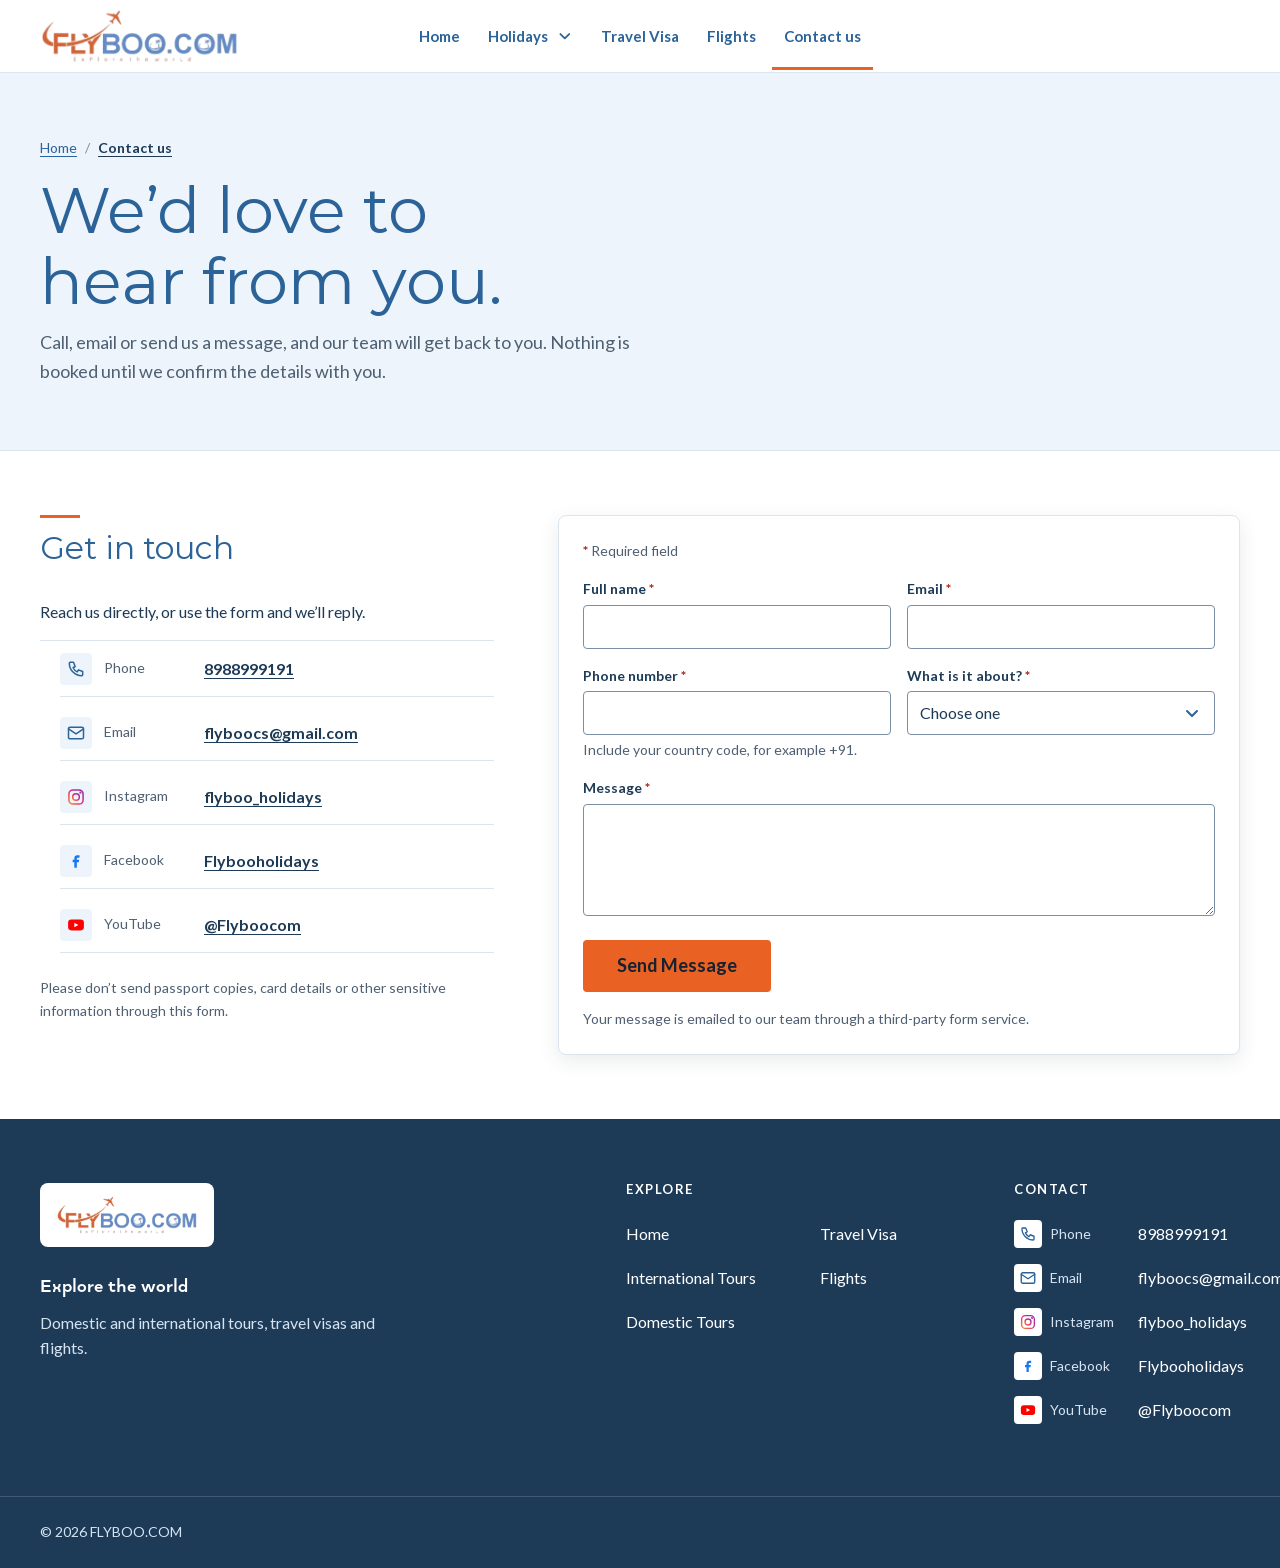
==== commit 8e73313b: "Rename Contact tab to "Contact us" Co-Authored-By: Claude Sonnet 5.5 <noreply@anthropic.com> Claude-" ====
--- a/contact.html
+++ b/contact.html
@@ -9,7 +9,7 @@
   <script>document.documentElement.classList.add('js');</script>
   <link rel="stylesheet" href="assets/css/tokens.css?v=20261028b">
   <link rel="stylesheet" href="assets/css/main.css?v=20261115a">
-  <link rel="stylesheet" href="assets/css/service.css?v=20261115e">
+  <link rel="stylesheet" href="assets/css/service.css?v=20261115g">
   <script src="assets/js/nav.js" defer></script>
   <script src="assets/js/enquiry.js" defer></script>
 </head>
@@ -38,7 +38,7 @@
           </li>
           <li><a href="travel-visa.html">Travel Visa</a></li>
           <li><a href="flights.html">Flights</a></li>
-          <li><a href="contact.html" aria-current="page">Contact</a></li>
+          <li><a href="contact.html" aria-current="page">Contact us</a></li>
         </ul>
       </nav>
     </div>
@@ -47,7 +47,7 @@
   <main id="main" tabindex="-1">
     <section class="page-banner" aria-labelledby="page-title">
       <div class="container">
-        <nav class="breadcrumb" aria-label="Breadcrumb"><ol><li><a href="index.html">Home</a></li><li><a href="contact.html" aria-current="page">Contact</a></li></ol></nav>
+        <nav class="breadcrumb" aria-label="Breadcrumb"><ol><li><a href="index.html">Home</a></li><li><a href="contact.html" aria-current="page">Contact us</a></li></ol></nav>
         <h1 id="page-title">We&rsquo;d love to hear from you.</h1>
         <p>Call, email or send us a message, and our team will get back to you. Nothing is booked until we confirm the details with you.</p>
       </div>
--- a/assets/css/service.css
+++ b/assets/css/service.css
@@ -140,3 +140,18 @@
 .fs-contact .fs-cell, .fs-contact .fs-cell + .fs-cell, .fs-contact .fs-cell--wide { border: 1px solid var(--color-control-border); border-radius: var(--radius-md); background: var(--color-white); }
 .fs-contact .fs-cell:hover { border-color: var(--color-blue); }
 .fs-contact .fs-cell:focus-within { background: #f3f8fd; border-color: var(--color-blue); }
+
+/* Multi City: a second From / To / Departure row */
+.fs-leg { margin: 0 0 var(--space-2); font-size: 0.75rem; font-weight: 700; letter-spacing: 0.08em; text-transform: uppercase; color: var(--color-blue-text); }
+.fs-leg2 { margin-top: var(--space-4); }
+.fs-leg2[hidden], .fs-leg[hidden] { display: none; }
+.fs-bar--leg2 { grid-template-columns: minmax(0, 1fr); }
+@media (min-width: 40em) {
+  .fs-bar--leg2 { grid-template-columns: repeat(2, minmax(0, 1fr)); }
+  .fs-bar--leg2 .fs-cell:nth-of-type(3) { grid-column: 1 / -1; border-left: 0; }
+}
+@media (min-width: 64em) {
+  .fs-bar--leg2 { grid-template-columns: minmax(0, 1.4fr) minmax(0, 1.4fr) minmax(0, 1fr); width: calc(100% * 3.8 / 6.6); }
+  .fs-bar--leg2 .fs-cell:nth-of-type(3) { grid-column: auto; border-left: 1px solid var(--color-border); }
+  .fs-bar--leg2 .fs-swap { left: calc(100% * 1.4 / 3.8 - 1.25rem); }
+}
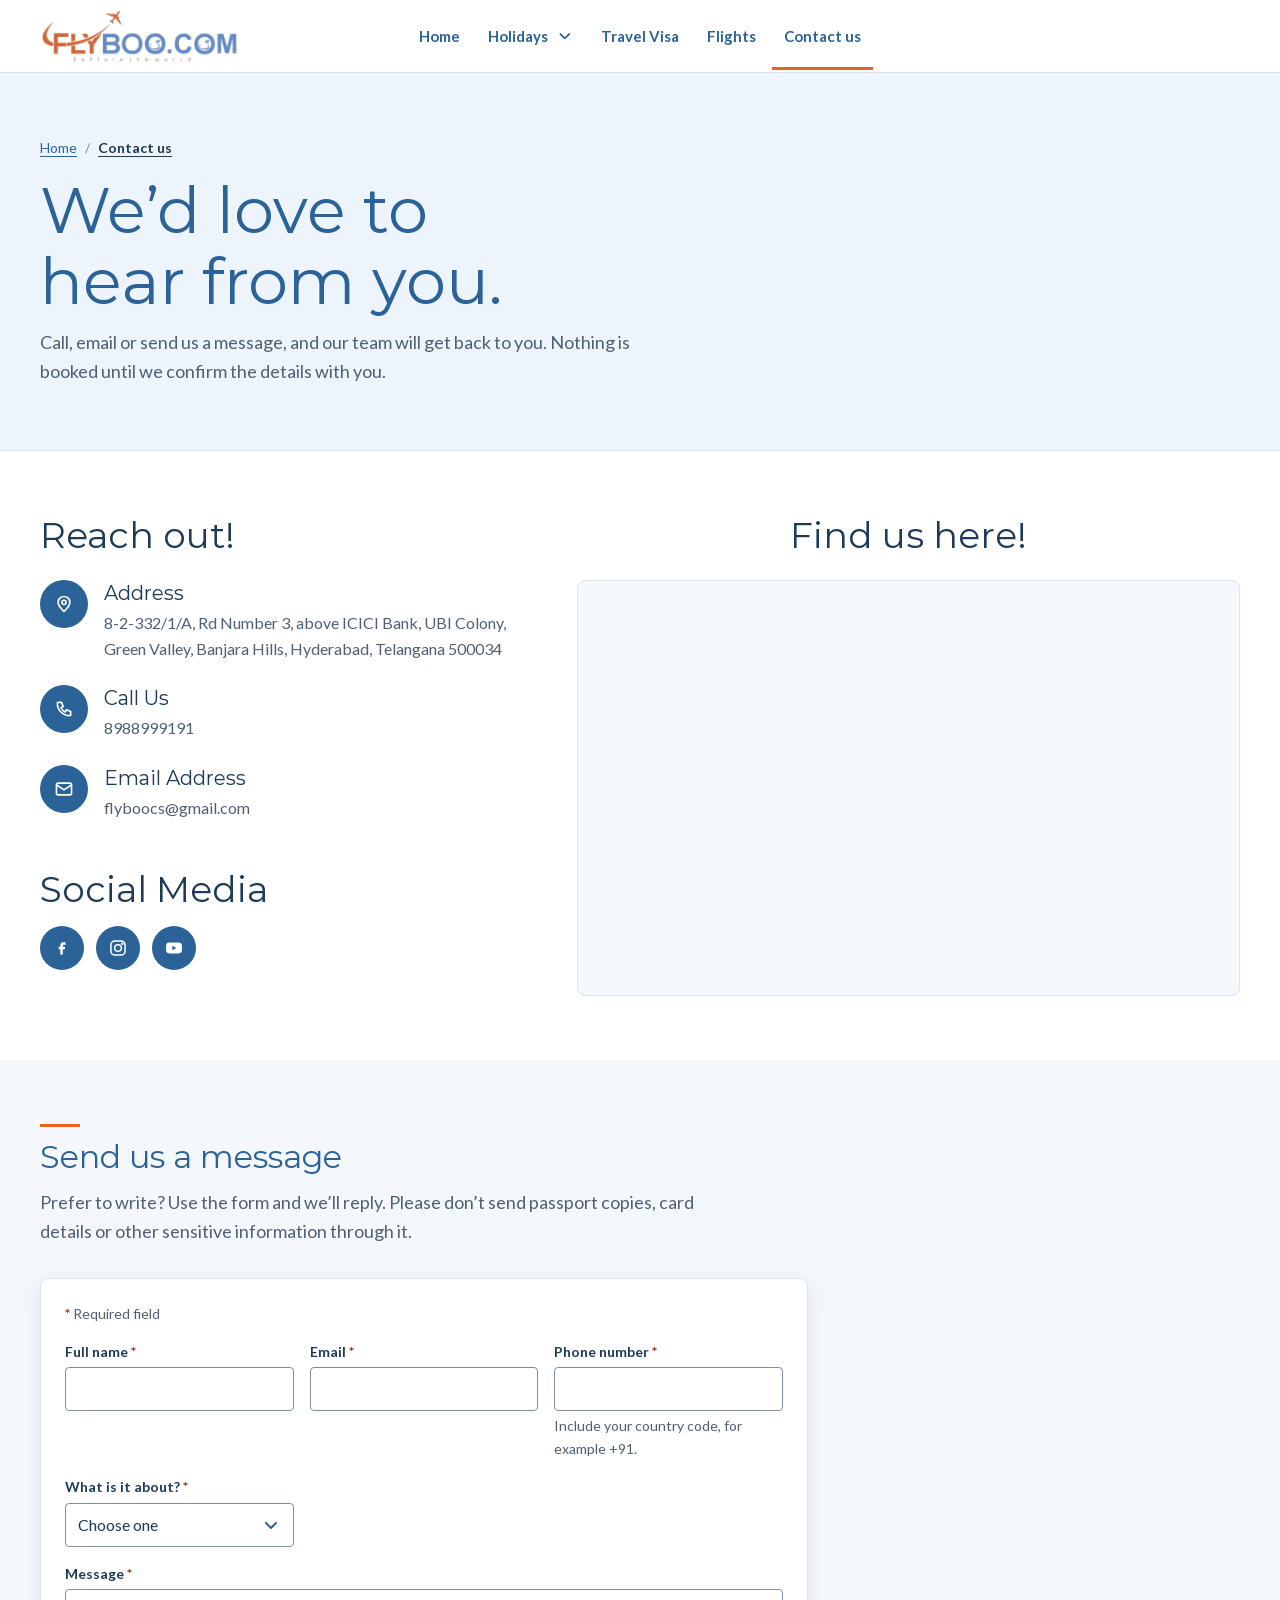
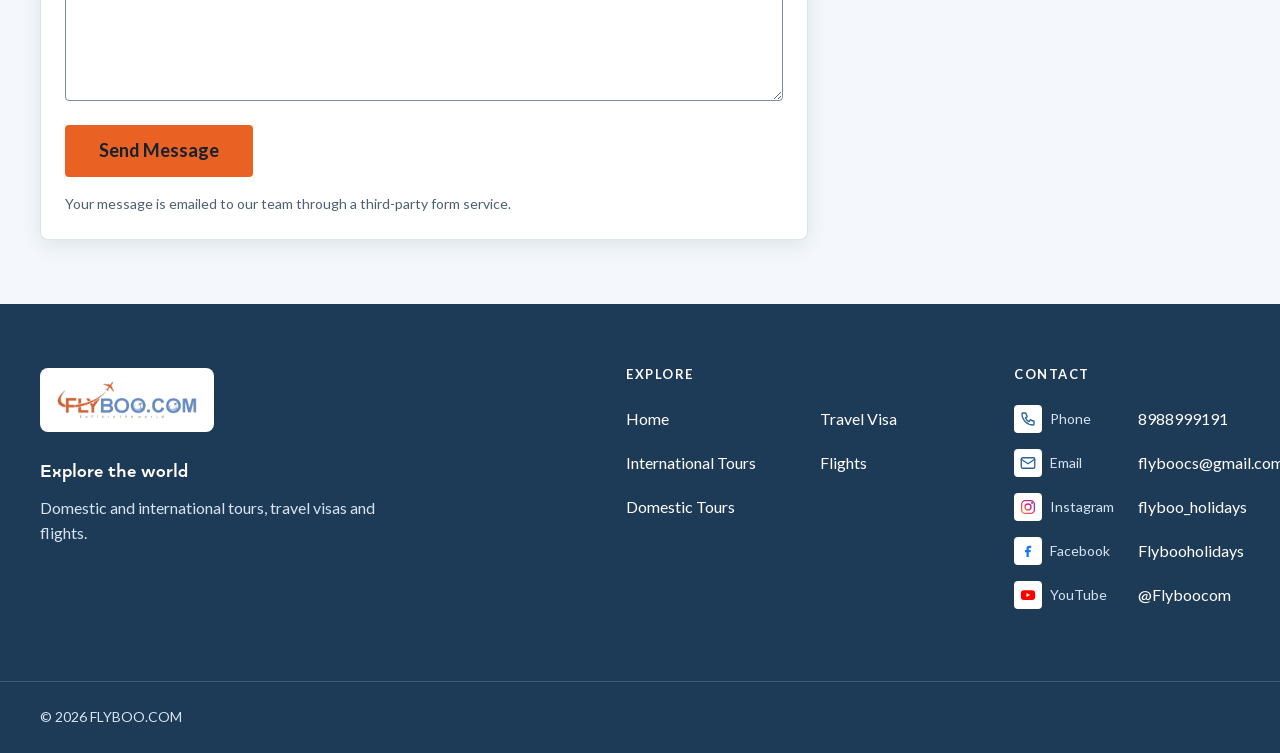
==== commit 9e8d8230: "Redesign Contact us page: reach-out details beside a Google map Two-column layout (Address, Call Us," ====
--- a/contact.html
+++ b/contact.html
@@ -9,7 +9,7 @@
   <script>document.documentElement.classList.add('js');</script>
   <link rel="stylesheet" href="assets/css/tokens.css?v=20261028b">
   <link rel="stylesheet" href="assets/css/main.css?v=20261115a">
-  <link rel="stylesheet" href="assets/css/service.css?v=20261115g">
+  <link rel="stylesheet" href="assets/css/service.css?v=20261121b">
   <script src="assets/js/nav.js" defer></script>
   <script src="assets/js/enquiry.js" defer></script>
 </head>
@@ -53,23 +53,57 @@
       </div>
     </section>
 
-    <section class="section" id="enquiry" aria-labelledby="contact-title">
-      <div class="container enquiry">
-        <div class="enquiry__aside">
-          <div class="section-heading">
-            <h2 id="contact-title">Get in touch</h2>
+    <section class="section" id="reach" aria-labelledby="reach-title">
+      <div class="container reach">
+        <div class="reach__info">
+          <h2 id="reach-title" class="reach__title">Reach out!</h2>
+          <ul class="reach-list">
+            <li class="reach-item">
+              <span class="reach-item__icon" aria-hidden="true"><svg xmlns="http://www.w3.org/2000/svg" viewBox="0 0 24 24" fill="none" stroke="currentColor" stroke-width="2" stroke-linecap="round" stroke-linejoin="round" focusable="false"><path d="M12 21s-7-6.2-7-11a7 7 0 1 1 14 0c0 4.8-7 11-7 11z"/><circle cx="12" cy="10" r="2.5"/></svg></span>
+              <div>
+                <h3 class="reach-item__title">Address</h3>
+                <p><a href="https://www.google.com/maps/search/?api=1&query=8-2-332%2F1%2FA%2C%20Rd%20Number%203%2C%20above%20ICICI%20Bank%2C%20UBI%20Colony%2C%20Green%20Valley%2C%20Banjara%20Hills%2C%20Hyderabad%2C%20Telangana%20500034" target="_blank" rel="noopener noreferrer">8-2-332/1/A, Rd Number 3, above ICICI Bank, UBI Colony, Green Valley, Banjara Hills, Hyderabad, Telangana 500034<span class="visually-hidden"> (opens in Google Maps in a new tab)</span></a></p>
+              </div>
+            </li>
+            <li class="reach-item">
+              <span class="reach-item__icon" aria-hidden="true"><svg xmlns="http://www.w3.org/2000/svg" viewBox="0 0 24 24" fill="none" stroke="currentColor" stroke-width="2" stroke-linecap="round" stroke-linejoin="round" focusable="false"><path d="M5 4h4l2 5-2.5 1.5a11 11 0 0 0 5 5L15 13l5 2v4a1 1 0 0 1-1 1A15 15 0 0 1 4 5a1 1 0 0 1 1-1z"/></svg></span>
+              <div>
+                <h3 class="reach-item__title">Call Us</h3>
+                <p><a href="tel:+918988999191">8988999191</a></p>
+              </div>
+            </li>
+            <li class="reach-item">
+              <span class="reach-item__icon" aria-hidden="true"><svg xmlns="http://www.w3.org/2000/svg" viewBox="0 0 24 24" fill="none" stroke="currentColor" stroke-width="2" stroke-linecap="round" stroke-linejoin="round" focusable="false"><rect x="3" y="5" width="18" height="14" rx="2"/><path d="M3 7l9 6 9-6"/></svg></span>
+              <div>
+                <h3 class="reach-item__title">Email Address</h3>
+                <p><a href="mailto:flyboocs@gmail.com">flyboocs@gmail.com</a></p>
+              </div>
+            </li>
+          </ul>
+          <h2 class="reach__title reach__title--social">Social Media</h2>
+          <ul class="social-row">
+            <li><a class="social-link" href="https://www.facebook.com/Flybooholidays" target="_blank" rel="noopener noreferrer"><svg xmlns="http://www.w3.org/2000/svg" viewBox="0 0 24 24" fill="currentColor" aria-hidden="true" focusable="false"><path d="M14 8h2.2V5H13.6C11.2 5 10 6.5 10 8.7V10.5H8v3h2V20h3v-6.5h2.3l.5-3H13V9c0-.6.3-1 1-1z"/></svg><span class="visually-hidden">Facebook (opens in a new tab)</span></a></li>
+            <li><a class="social-link" href="https://www.instagram.com/flyboo_holidays" target="_blank" rel="noopener noreferrer"><svg xmlns="http://www.w3.org/2000/svg" viewBox="0 0 24 24" fill="none" stroke="currentColor" stroke-width="1.8" stroke-linecap="round" stroke-linejoin="round" aria-hidden="true" focusable="false"><rect x="3.5" y="3.5" width="17" height="17" rx="5"/><circle cx="12" cy="12" r="4"/><circle cx="17.2" cy="6.8" r="0.6" fill="currentColor"/></svg><span class="visually-hidden">Instagram (opens in a new tab)</span></a></li>
+            <li><a class="social-link" href="https://www.youtube.com/@Flyboocom" target="_blank" rel="noopener noreferrer"><svg xmlns="http://www.w3.org/2000/svg" viewBox="0 0 24 24" aria-hidden="true" focusable="false"><rect x="2.5" y="5.5" width="19" height="13" rx="4" fill="currentColor"/><path class="social-link__play" d="M10 9.2v5.6l4.8-2.8z"/></svg><span class="visually-hidden">YouTube (opens in a new tab)</span></a></li>
+          </ul>
+        </div>
+        <div class="reach__map">
+          <h2 class="reach__title reach__title--map">Find us here!</h2>
+          <div class="map-frame">
+            <iframe title="Map showing the FLYBOO.COM office in Banjara Hills, Hyderabad" src="https://www.google.com/maps?q=8-2-332%2F1%2FA%2C%20Rd%20Number%203%2C%20above%20ICICI%20Bank%2C%20UBI%20Colony%2C%20Green%20Valley%2C%20Banjara%20Hills%2C%20Hyderabad%2C%20Telangana%20500034&output=embed" loading="lazy" referrerpolicy="no-referrer-when-downgrade" allowfullscreen></iframe>
           </div>
-          <p>Reach us directly, or use the form and we&rsquo;ll reply.</p>
-          <ul class="contact-list">
-            <li><svg class="contact__icon" xmlns="http://www.w3.org/2000/svg" viewBox="0 0 24 24" fill="none" stroke="currentColor" stroke-width="1.8" stroke-linecap="round" stroke-linejoin="round" aria-hidden="true" focusable="false"><path d="M5 4h4l2 5-2.5 1.5a11 11 0 0 0 5 5L15 13l5 2v4a1 1 0 0 1-1 1A15 15 0 0 1 4 5a1 1 0 0 1 1-1z"/></svg><span class="contact__label">Phone</span><a href="tel:+918988999191">8988999191</a></li>
-            <li><svg class="contact__icon" xmlns="http://www.w3.org/2000/svg" viewBox="0 0 24 24" fill="none" stroke="currentColor" stroke-width="1.8" stroke-linecap="round" stroke-linejoin="round" aria-hidden="true" focusable="false"><rect x="3" y="5" width="18" height="14" rx="2"/><path d="M3 7l9 6 9-6"/></svg><span class="contact__label">Email</span><a href="mailto:flyboocs@gmail.com">flyboocs@gmail.com</a></li>
-            <li><svg class="contact__icon contact__icon--instagram" xmlns="http://www.w3.org/2000/svg" viewBox="0 0 24 24" fill="none" stroke="currentColor" stroke-width="1.8" stroke-linecap="round" stroke-linejoin="round" aria-hidden="true" focusable="false"><defs><linearGradient id="ig-grad-c" x1="0" y1="1" x2="1" y2="0"><stop offset="0" stop-color="#f58529"/><stop offset="0.5" stop-color="#dd2a7b"/><stop offset="1" stop-color="#8134af"/></linearGradient></defs><rect x="3.5" y="3.5" width="17" height="17" rx="5"/><circle cx="12" cy="12" r="4"/><circle cx="17.2" cy="6.8" r="0.6" fill="url(#ig-grad-c)"/></svg><span class="contact__label">Instagram</span><a href="https://www.instagram.com/flyboo_holidays" target="_blank" rel="noopener noreferrer">flyboo_holidays<span class="visually-hidden"> (opens in a new tab)</span></a></li>
-            <li><svg class="contact__icon contact__icon--facebook" xmlns="http://www.w3.org/2000/svg" viewBox="0 0 24 24" fill="currentColor" aria-hidden="true" focusable="false"><path d="M14 8h2.2V5H13.6C11.2 5 10 6.5 10 8.7V10.5H8v3h2V20h3v-6.5h2.3l.5-3H13V9c0-.6.3-1 1-1z"/></svg><span class="contact__label">Facebook</span><a href="https://www.facebook.com/Flybooholidays" target="_blank" rel="noopener noreferrer">Flybooholidays<span class="visually-hidden"> (opens in a new tab)</span></a></li>
-            <li><svg class="contact__icon contact__icon--youtube" xmlns="http://www.w3.org/2000/svg" viewBox="0 0 24 24" fill="none" stroke="currentColor" stroke-width="1.8" stroke-linecap="round" stroke-linejoin="round" aria-hidden="true" focusable="false"><rect x="2.5" y="5.5" width="19" height="13" rx="4" fill="currentColor" stroke="none"/><path d="M10 9.2v5.6l4.8-2.8z" fill="#fff" stroke="none"/></svg><span class="contact__label">YouTube</span><a href="https://www.youtube.com/@Flyboocom" target="_blank" rel="noopener noreferrer">@Flyboocom<span class="visually-hidden"> (opens in a new tab)</span></a></li>
-          </ul>
-          <p class="contact__note">Please don&rsquo;t send passport copies, card details or other sensitive information through this form.</p>
         </div>
-        <form class="search-panel" id="contact-form" data-enquiry="contact" data-endpoint="https://formsubmit.co/ajax/flyboocs@gmail.com" data-subject="New message from the FLYBOO.COM contact form" novalidate>
+      </div>
+    </section>
+
+    <section class="section section--tint" id="enquiry" aria-labelledby="contact-title">
+      <div class="container">
+        <div class="section-heading">
+          <h2 id="contact-title">Send us a message</h2>
+          <p>Prefer to write? Use the form and we&rsquo;ll reply. Please don&rsquo;t send passport copies, card details or other sensitive information through it.</p>
+        </div>
+        <div class="contact-form-wrap">
+          <form class="search-panel" id="contact-form" data-enquiry="contact" data-endpoint="https://formsubmit.co/ajax/flyboocs@gmail.com" data-subject="New message from the FLYBOO.COM contact form" novalidate>
           <noscript><p class="form-message form-message--notice">This form needs JavaScript to work. Please enable it and reload the page, or contact us by phone or email.</p></noscript>
           <div class="form-message" tabindex="-1" hidden></div>
           <p class="form-privacy form-privacy--first"><span class="req" aria-hidden="true">*</span> Required field</p>
@@ -117,6 +151,7 @@
           </div>
           <p class="form-privacy">Your message is emailed to our team through a third-party form service.</p>
         </form>
+        </div>
       </div>
     </section>
   </main>
--- a/assets/css/service.css
+++ b/assets/css/service.css
@@ -80,6 +80,7 @@
 .fs-actions { display: flex; flex-wrap: wrap; align-items: center; justify-content: space-between; gap: var(--space-4); margin-top: var(--space-4); }
 .fs-check { display: inline-flex; align-items: center; gap: var(--space-2); min-height: 2.75rem; font-size: var(--font-size-sm); font-weight: 700; color: var(--color-navy); cursor: pointer; }
 .fs-check input { width: 1.125rem; height: 1.125rem; accent-color: var(--color-orange); }
+.fs-checks { display: flex; flex-wrap: wrap; align-items: center; gap: var(--space-1) var(--space-5); }
 .fs-note { margin: var(--space-4) 0 0; font-size: var(--font-size-sm); color: var(--color-text-secondary); }
 .flight-search .form-message { margin-bottom: var(--space-4); }
 
@@ -155,3 +156,29 @@
   .fs-bar--leg2 .fs-cell:nth-of-type(3) { grid-column: auto; border-left: 1px solid var(--color-border); }
   .fs-bar--leg2 .fs-swap { left: calc(100% * 1.4 / 3.8 - 1.25rem); }
 }
+
+/* Contact page: reach-out details beside a map ------------------------------------------------ */
+.reach { display: grid; gap: var(--space-7); align-items: start; }
+@media (min-width: 64em) { .reach { grid-template-columns: minmax(0, 5fr) minmax(0, 7fr); gap: var(--space-8); } }
+.reach__title { margin: 0; font-size: clamp(1.75rem, 1.2rem + 2vw, 2.25rem); color: var(--color-navy); }
+.reach__title--social { margin-top: var(--space-7); }
+.reach-list { list-style: none; margin: var(--space-5) 0 0; padding: 0; display: grid; gap: var(--space-5); }
+.reach-item { display: flex; align-items: flex-start; gap: var(--space-4); }
+.reach-item__icon { flex: none; display: inline-flex; align-items: center; justify-content: center; width: 3rem; height: 3rem; border-radius: 50%; background: var(--color-blue-text); color: var(--color-white); }
+.reach-item__icon svg { width: 1.25rem; height: 1.25rem; }
+.reach-item__title { margin: 0 0 var(--space-1); font-family: var(--font-display); font-size: 1.25rem; font-weight: 600; line-height: 1.3; color: var(--color-navy); }
+.reach-item p { margin: 0; }
+.reach-item a { color: var(--color-text-secondary); text-decoration: none; overflow-wrap: anywhere; }
+.reach-item a:hover { color: var(--color-blue-dark); text-decoration: underline; }
+.social-row { list-style: none; display: flex; flex-wrap: wrap; gap: var(--space-3); margin: var(--space-4) 0 0; padding: 0; }
+.social-link { display: inline-flex; align-items: center; justify-content: center; width: 2.75rem; height: 2.75rem; border-radius: 50%; background: var(--color-blue-text); color: var(--color-white); transition: background-color 0.2s ease; }
+.social-link:hover { background: var(--color-blue-dark); }
+.social-link svg { width: 1.25rem; height: 1.25rem; }
+.social-link__play { fill: var(--color-blue-text); }
+.social-link:hover .social-link__play { fill: var(--color-blue-dark); }
+.reach__title--map { text-align: center; }
+.map-frame { margin-top: var(--space-5); overflow: hidden; aspect-ratio: 4 / 3; border: 1px solid var(--color-border); border-radius: var(--radius-md); background: var(--color-grey-soft); }
+.map-frame iframe { display: block; width: 100%; height: 100%; border: 0; }
+@media (min-width: 64em) { .map-frame { aspect-ratio: auto; height: 26rem; } }
+.section--tint { background: var(--color-grey-soft); }
+.contact-form-wrap { max-width: 48rem; }
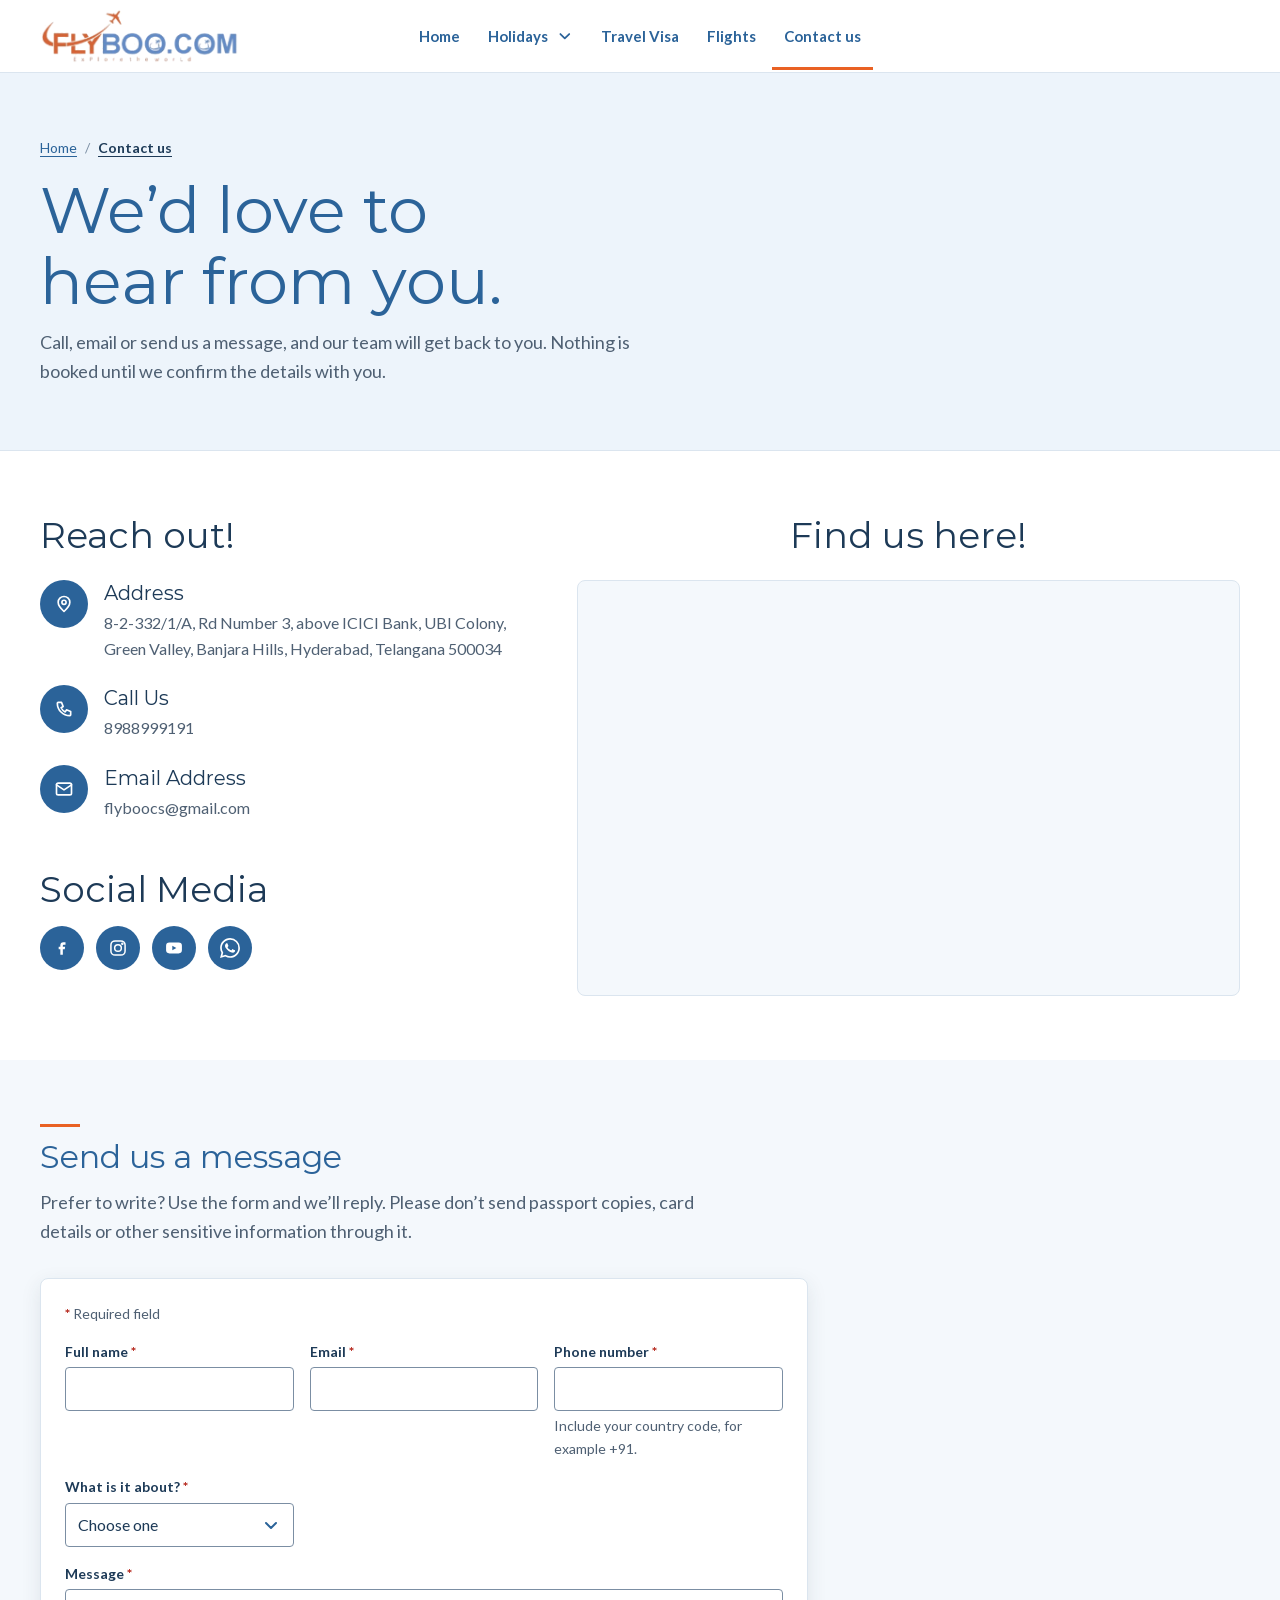
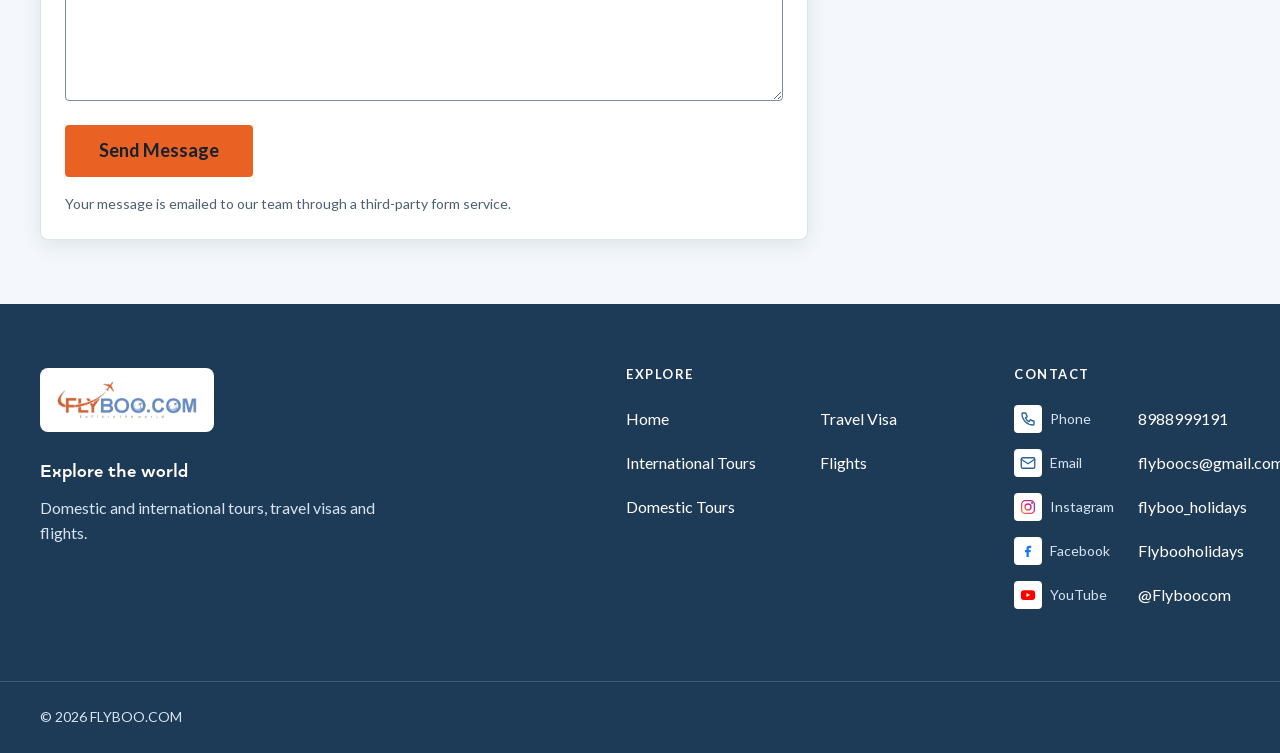
==== commit 63e1e70c: "Add WhatsApp button to Contact page social links Co-Authored-By: Claude Sonnet 5.5 <noreply@anthropi" ====
--- a/contact.html
+++ b/contact.html
@@ -85,6 +85,7 @@
             <li><a class="social-link" href="https://www.facebook.com/Flybooholidays" target="_blank" rel="noopener noreferrer"><svg xmlns="http://www.w3.org/2000/svg" viewBox="0 0 24 24" fill="currentColor" aria-hidden="true" focusable="false"><path d="M14 8h2.2V5H13.6C11.2 5 10 6.5 10 8.7V10.5H8v3h2V20h3v-6.5h2.3l.5-3H13V9c0-.6.3-1 1-1z"/></svg><span class="visually-hidden">Facebook (opens in a new tab)</span></a></li>
             <li><a class="social-link" href="https://www.instagram.com/flyboo_holidays" target="_blank" rel="noopener noreferrer"><svg xmlns="http://www.w3.org/2000/svg" viewBox="0 0 24 24" fill="none" stroke="currentColor" stroke-width="1.8" stroke-linecap="round" stroke-linejoin="round" aria-hidden="true" focusable="false"><rect x="3.5" y="3.5" width="17" height="17" rx="5"/><circle cx="12" cy="12" r="4"/><circle cx="17.2" cy="6.8" r="0.6" fill="currentColor"/></svg><span class="visually-hidden">Instagram (opens in a new tab)</span></a></li>
             <li><a class="social-link" href="https://www.youtube.com/@Flyboocom" target="_blank" rel="noopener noreferrer"><svg xmlns="http://www.w3.org/2000/svg" viewBox="0 0 24 24" aria-hidden="true" focusable="false"><rect x="2.5" y="5.5" width="19" height="13" rx="4" fill="currentColor"/><path class="social-link__play" d="M10 9.2v5.6l4.8-2.8z"/></svg><span class="visually-hidden">YouTube (opens in a new tab)</span></a></li>
+            <li><a class="social-link" href="https://wa.me/918988999191" target="_blank" rel="noopener noreferrer"><svg xmlns="http://www.w3.org/2000/svg" viewBox="0 0 24 24" fill="currentColor" aria-hidden="true" focusable="false"><path d="M17.472 14.382c-.297-.149-1.758-.867-2.03-.967-.273-.099-.471-.148-.67.15-.197.297-.767.966-.94 1.164-.173.199-.347.223-.644.075-.297-.15-1.255-.463-2.39-1.475-.883-.788-1.48-1.761-1.653-2.059-.173-.297-.018-.458.13-.606.134-.133.298-.347.446-.52.149-.174.198-.298.298-.497.099-.198.05-.371-.025-.52-.075-.149-.669-1.612-.916-2.207-.242-.579-.487-.5-.669-.51-.173-.008-.371-.01-.57-.01-.198 0-.52.074-.792.372-.272.297-1.04 1.016-1.04 2.479 0 1.462 1.065 2.875 1.213 3.074.149.198 2.096 3.2 5.077 4.487.709.306 1.262.489 1.694.625.712.227 1.36.195 1.871.118.571-.085 1.758-.719 2.006-1.413.248-.694.248-1.289.173-1.413-.074-.124-.272-.198-.57-.347m-5.421 7.403h-.004a9.87 9.87 0 01-5.031-1.378l-.361-.214-3.741.982.998-3.648-.235-.374a9.86 9.86 0 01-1.51-5.26c.001-5.45 4.436-9.884 9.888-9.884 2.64 0 5.122 1.03 6.988 2.898a9.825 9.825 0 012.893 6.994c-.003 5.45-4.437 9.884-9.885 9.884m8.413-18.297A11.815 11.815 0 0012.05 0C5.495 0 .16 5.335.157 11.892c0 2.096.547 4.142 1.588 5.945L.057 24l6.305-1.654a11.882 11.882 0 005.683 1.448h.005c6.554 0 11.89-5.335 11.893-11.893a11.821 11.821 0 00-3.48-8.413z"/></svg><span class="visually-hidden">WhatsApp, 8988999191 (opens in a new tab)</span></a></li>
           </ul>
         </div>
         <div class="reach__map">
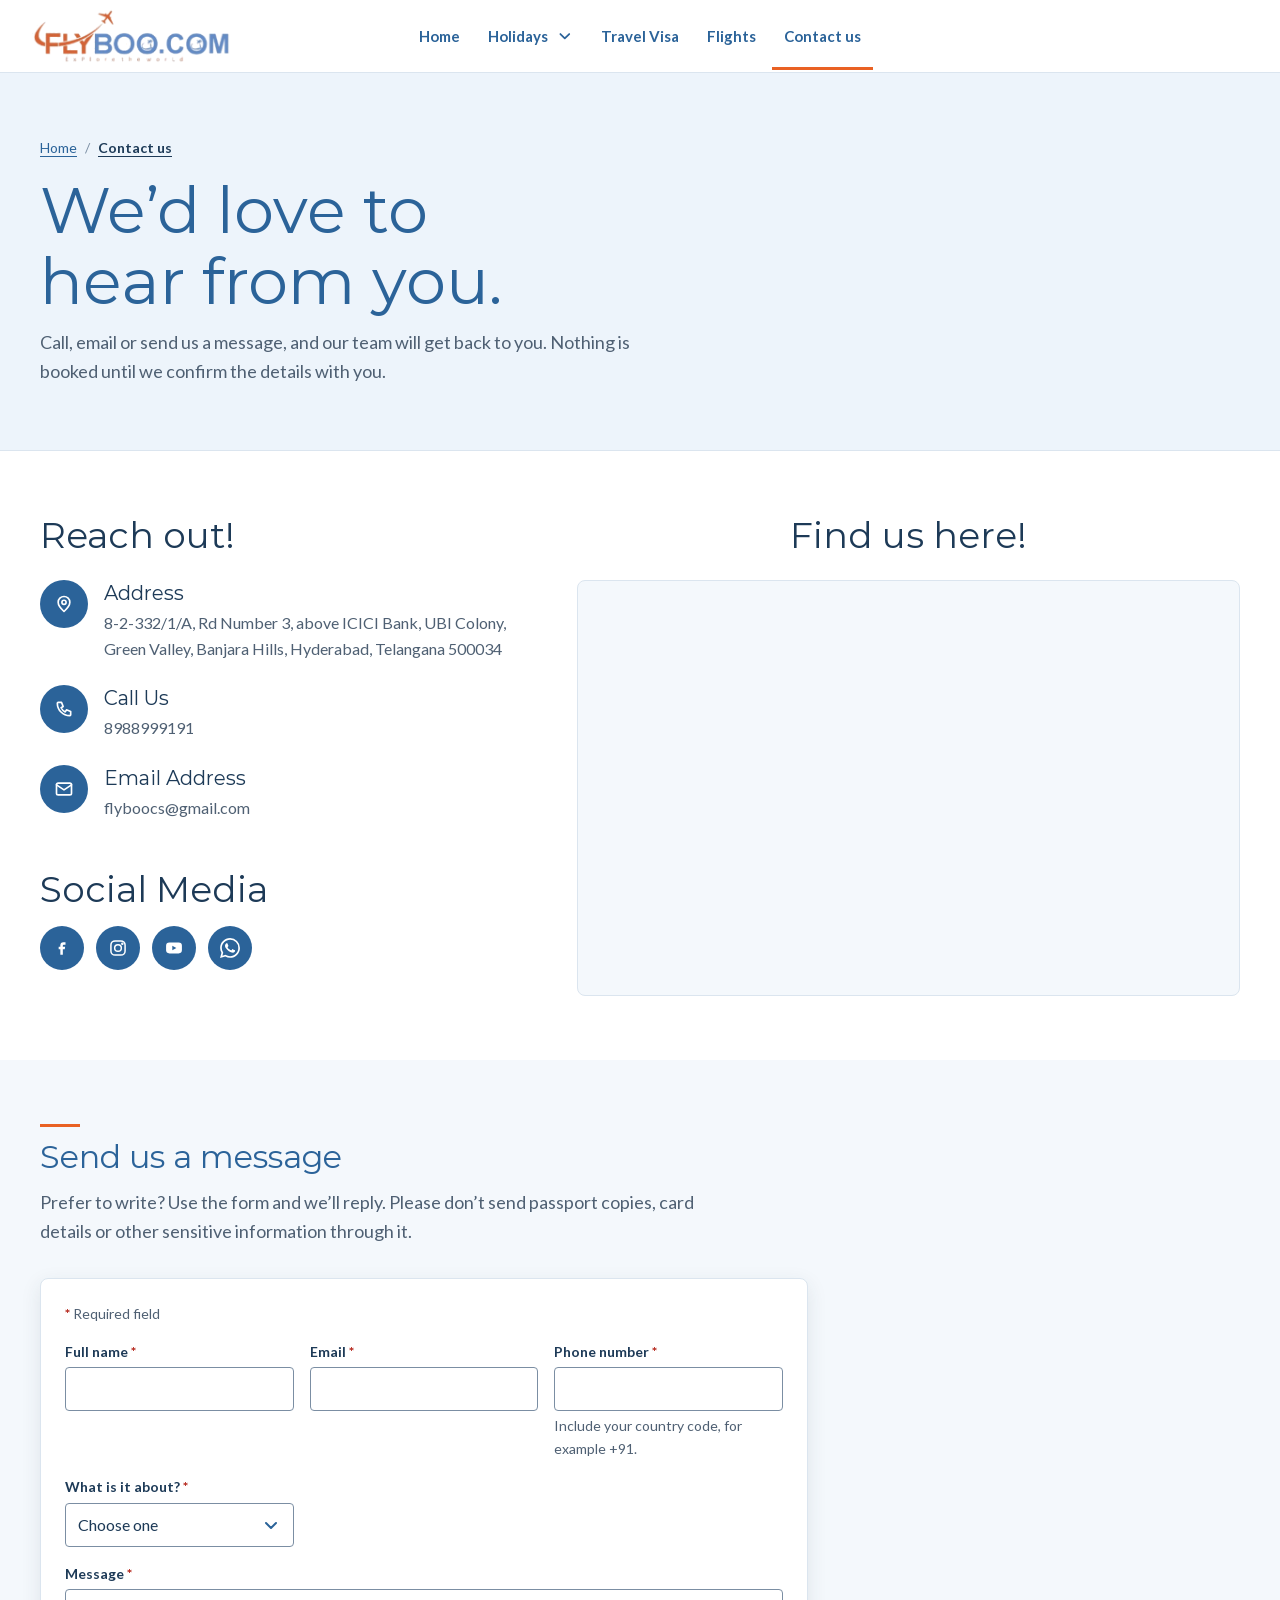
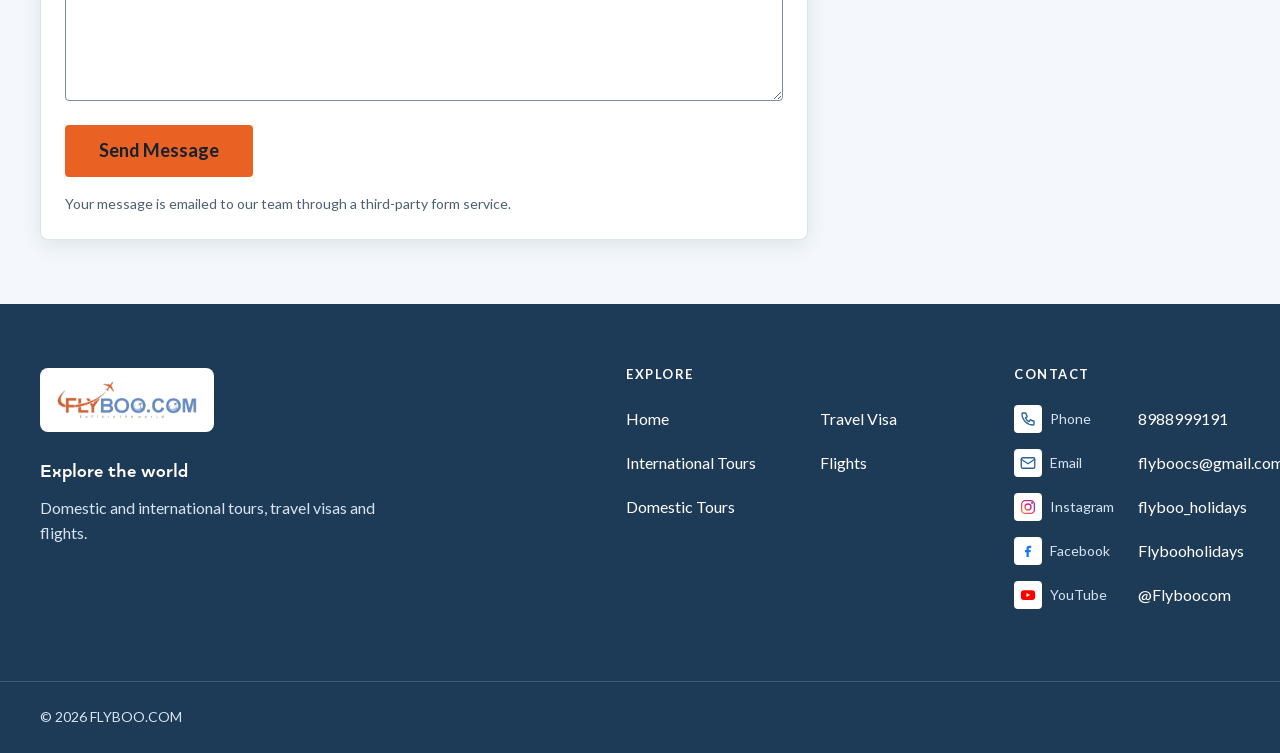
==== commit f7965fc4: "Hero fills the first screen; move header logo toward the left edge - Hero slideshow now fills the vi" ====
--- a/contact.html
+++ b/contact.html
@@ -8,7 +8,7 @@
   <meta name="theme-color" content="#ffffff">
   <script>document.documentElement.classList.add('js');</script>
   <link rel="stylesheet" href="assets/css/tokens.css?v=20261028b">
-  <link rel="stylesheet" href="assets/css/main.css?v=20261115a">
+  <link rel="stylesheet" href="assets/css/main.css?v=20261122b">
   <link rel="stylesheet" href="assets/css/service.css?v=20261121b">
   <script src="assets/js/nav.js" defer></script>
   <script src="assets/js/enquiry.js" defer></script>
--- a/assets/css/main.css
+++ b/assets/css/main.css
@@ -97,6 +97,7 @@
 .site-header.is-scrolled { box-shadow: var(--shadow-md); }
 
 .site-header__inner {
+  width: min(calc(100% - 2 * var(--gutter)), 90rem); /* wider than page content, so the logo sits nearer the left edge */
   display: flex;
   flex-wrap: wrap;
   align-items: center;
@@ -441,6 +442,8 @@
 .pos-bali-temple { object-position: 35% 55%; }
 .pos-fuji { object-position: 50% 68%; }
 .pos-pagoda { object-position: 60% 45%; }
+.pos-chureito { object-position: 92% 50%; }
+.pos-london { object-position: 60% 50%; }
 .pos-flame { object-position: 50% 45%; }
 .pos-govhouse { object-position: 50% 28%; }
 .pos-coastroad { object-position: 50% 55%; }
